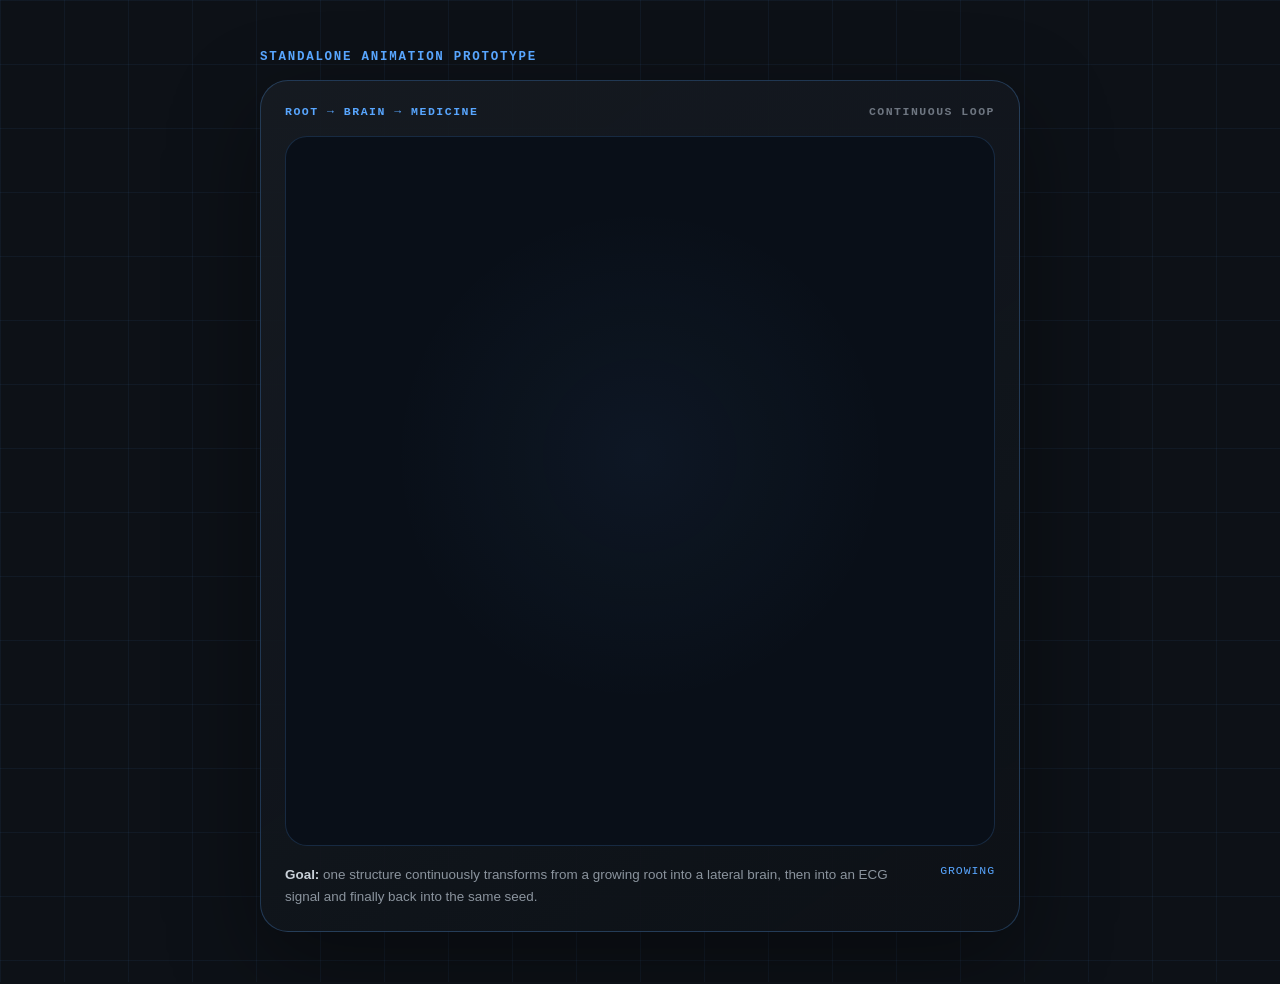
==== animation-test.html @ 845eb0e7 "Add initial animation test HTML structure" ====
<!DOCTYPE html>
<html lang="en">

<head>
    <meta charset="UTF-8">
    <meta name="viewport" content="width=device-width, initial-scale=1.0">

    <title>Animation Test — Luis Fernando Angulo</title>

    <style>

        * {
            box-sizing: border-box;
        }

        html,
        body {
            margin: 0;
            min-height: 100%;
        }

        body {
            min-height: 100vh;

            display: flex;
            align-items: center;
            justify-content: center;

            padding: 50px 20px;

            background-color: #0d1117;

            background-image:
                linear-gradient(
                    rgba(88, 166, 255, 0.06) 1px,
                    transparent 1px
                ),
                linear-gradient(
                    90deg,
                    rgba(88, 166, 255, 0.06) 1px,
                    transparent 1px
                );

            background-size: 64px 64px;

            color: #f0f6fc;

            font-family:
                -apple-system,
                BlinkMacSystemFont,
                "Segoe UI",
                Helvetica,
                Arial,
                sans-serif;
        }


        .test-shell {
            width: min(760px, 94vw);
        }


        .test-label {
            margin: 0 0 16px;

            color: #58a6ff;

            font-family: monospace;

            font-size: 0.78rem;
            font-weight: 700;

            letter-spacing: 0.14em;
            text-transform: uppercase;
        }


        .animation-card {
            width: 100%;

            padding: 24px;

            border: 1px solid rgba(88, 166, 255, 0.25);
            border-radius: 28px;

            background:
                linear-gradient(
                    145deg,
                    rgba(22, 27, 34, 0.97),
                    rgba(13, 17, 23, 0.92)
                );

            box-shadow:
                0 30px 90px rgba(0, 0, 0, 0.38);
        }


        .animation-header {
            display: flex;
            justify-content: space-between;
            align-items: center;

            gap: 20px;

            margin-bottom: 18px;
        }


        .animation-header span {
            font-family: monospace;

            font-size: 0.72rem;
            font-weight: 700;

            letter-spacing: 0.13em;
            text-transform: uppercase;
        }


        .animation-header span:first-child {
            color: #58a6ff;
        }


        .animation-header span:last-child {
            color: #6e7681;
        }


        .canvas-frame {
            position: relative;

            width: 100%;
            aspect-ratio: 1 / 1;

            overflow: hidden;

            border: 1px solid rgba(88, 166, 255, 0.18);
            border-radius: 22px;

            background:
                radial-gradient(
                    circle at 50% 45%,
                    rgba(88, 166, 255, 0.055),
                    transparent 47%
                ),
                #090f18;
        }


        canvas {
            width: 100%;
            height: 100%;

            display: block;
        }


        .animation-footer {
            display: flex;
            justify-content: space-between;

            gap: 20px;

            margin-top: 18px;
        }


        .animation-footer p {
            margin: 0;

            color: #8b949e;

            font-size: 0.84rem;
            line-height: 1.6;
        }


        .animation-footer strong {
            color: #c9d1d9;
        }


        .animation-footer .status {
            flex-shrink: 0;

            color: #58a6ff;

            font-family: monospace;

            font-size: 0.72rem;

            letter-spacing: 0.08em;
        }


        @media (max-width: 600px) {

            .animation-card {
                padding: 16px;
            }

            .animation-header {
                align-items: flex-start;
                flex-direction: column;

                gap: 5px;
            }

            .animation-footer {
                flex-direction: column;
            }

        }

    </style>
</head>


<body>

    <main class="test-shell">

        <p class="test-label">
            Standalone animation prototype
        </p>

        <div class="animation-card">

            <div class="animation-header">

                <span>
                    Root → Brain → Medicine
                </span>

                <span>
                    Continuous Loop
                </span>

            </div>


            <div class="canvas-frame">

                <canvas id="journeyCanvas"></canvas>

            </div>


            <div class="animation-footer">

                <p>
                    <strong>Goal:</strong>
                    one structure continuously transforms from a growing root
                    into a lateral brain, then into an ECG signal and finally
                    back into the same seed.
                </p>

                <span class="status" id="animationStatus">
                    GROWING
                </span>

            </div>

        </div>

    </main>


    <script src="animation-test.js?v=1"></script>

</body>

</html>
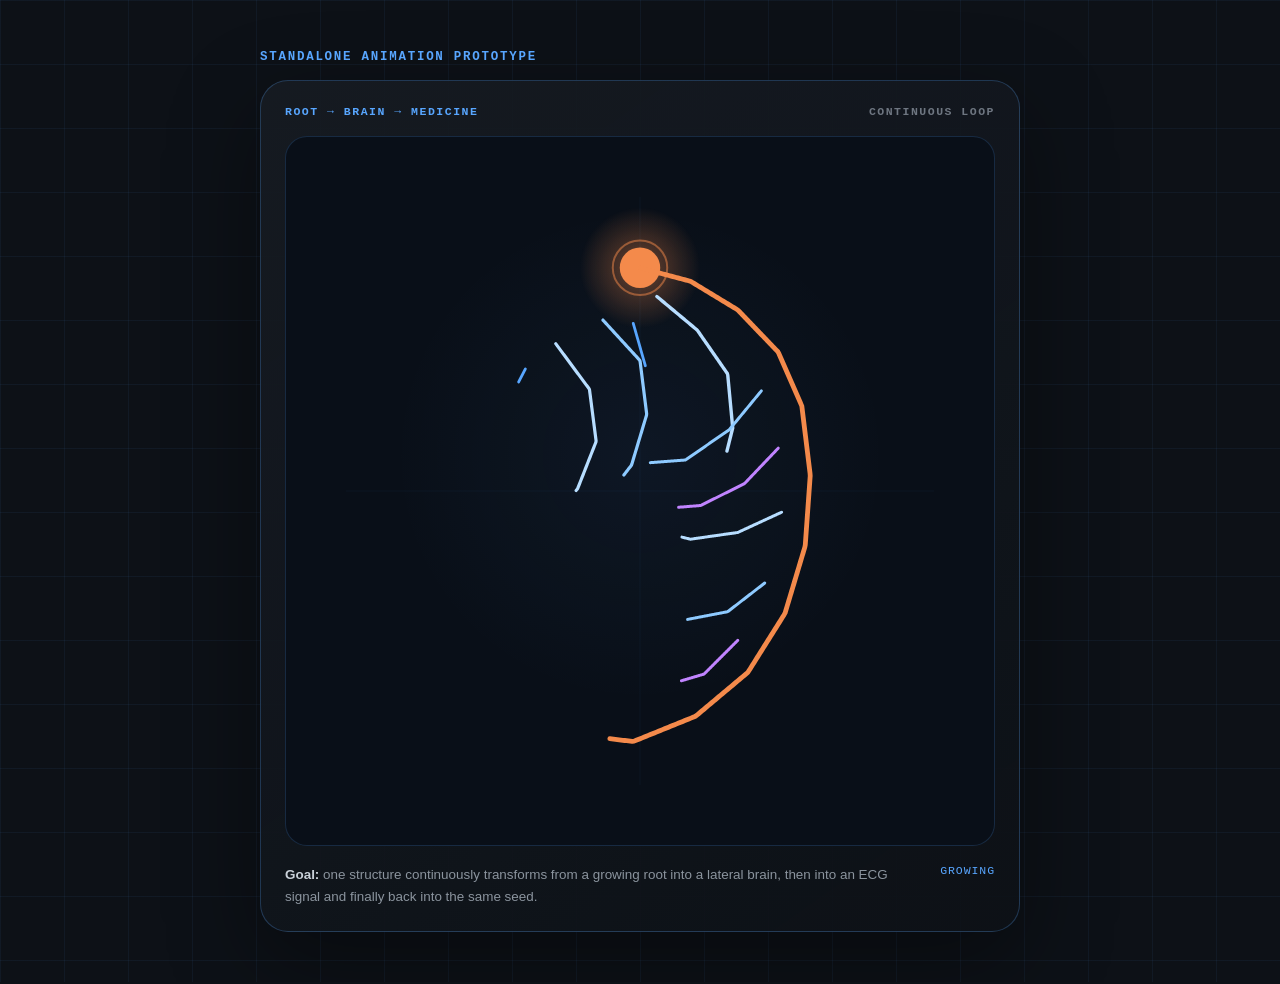
==== commit ecfc591c: "Update script version in animation-test.html" ====
--- a/animation-test.html
+++ b/animation-test.html
@@ -267,7 +267,7 @@
     </main>
 
 
-    <script src="animation-test.js?v=1"></script>
+    <script src="animation-test.js?v=2"></script>
 
 </body>
 
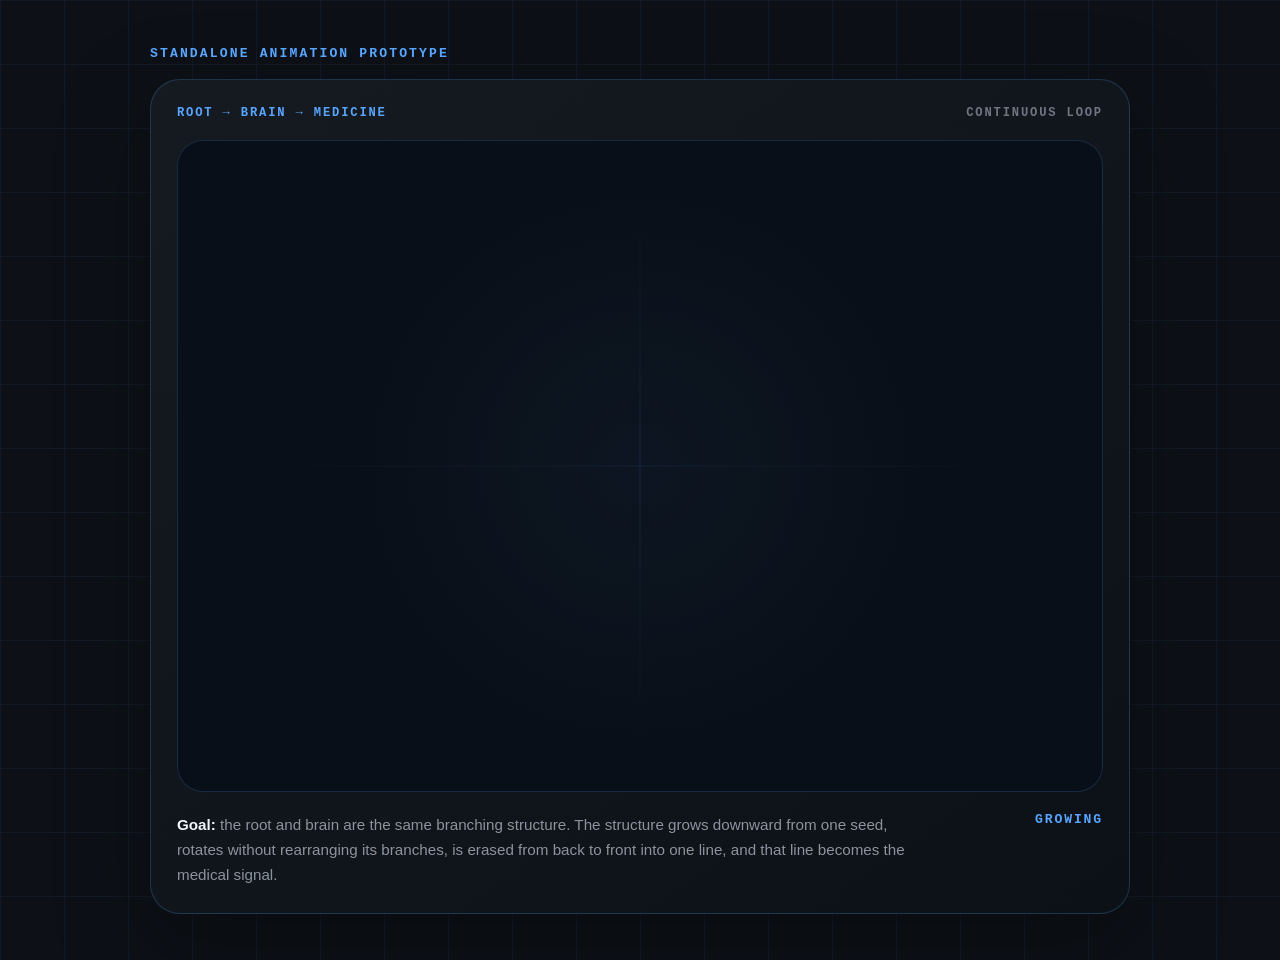
==== commit 45c89abb: "Update animation-test.html with new title and styles" ====
--- a/animation-test.html
+++ b/animation-test.html
@@ -3,30 +3,53 @@
 
 <head>
     <meta charset="UTF-8">
-    <meta name="viewport" content="width=device-width, initial-scale=1.0">
-
-    <title>Animation Test — Luis Fernando Angulo</title>
+
+    <meta
+        name="viewport"
+        content="width=device-width, initial-scale=1.0"
+    >
+
+    <title>
+        Root → Brain → Medicine Animation Test
+    </title>
+
 
     <style>
+
+        /* =========================
+           RESET
+        ========================== */
 
         * {
             box-sizing: border-box;
         }
 
-        html,
-        body {
-            margin: 0;
+
+        html {
             min-height: 100%;
         }
+
 
         body {
             min-height: 100vh;
+
+            margin: 0;
 
             display: flex;
             align-items: center;
             justify-content: center;
 
-            padding: 50px 20px;
+            padding: 46px 22px;
+
+            color: #f0f6fc;
+
+            font-family:
+                -apple-system,
+                BlinkMacSystemFont,
+                "Segoe UI",
+                Helvetica,
+                Arial,
+                sans-serif;
 
             background-color: #0d1117;
 
@@ -42,58 +65,69 @@
                 );
 
             background-size: 64px 64px;
-
-            color: #f0f6fc;
+        }
+
+
+        /* =========================
+           PAGE
+        ========================== */
+
+        .test-page {
+            width: min(980px, 94vw);
+        }
+
+
+        .test-label {
+            margin: 0 0 18px;
+
+            color: #58a6ff;
 
             font-family:
-                -apple-system,
-                BlinkMacSystemFont,
-                "Segoe UI",
-                Helvetica,
-                Arial,
-                sans-serif;
-        }
-
-
-        .test-shell {
-            width: min(760px, 94vw);
-        }
-
-
-        .test-label {
-            margin: 0 0 16px;
-
-            color: #58a6ff;
-
-            font-family: monospace;
-
-            font-size: 0.78rem;
+                "SFMono-Regular",
+                Consolas,
+                "Liberation Mono",
+                monospace;
+
+            font-size: 0.82rem;
             font-weight: 700;
 
-            letter-spacing: 0.14em;
+            letter-spacing: 0.16em;
+
             text-transform: uppercase;
         }
 
+
+        /* =========================
+           CARD
+        ========================== */
 
         .animation-card {
             width: 100%;
 
-            padding: 24px;
-
-            border: 1px solid rgba(88, 166, 255, 0.25);
-            border-radius: 28px;
+            padding: 26px;
+
+            border:
+                1px solid
+                rgba(88, 166, 255, 0.22);
+
+            border-radius: 30px;
 
             background:
                 linear-gradient(
                     145deg,
                     rgba(22, 27, 34, 0.97),
-                    rgba(13, 17, 23, 0.92)
+                    rgba(13, 17, 23, 0.94)
                 );
 
             box-shadow:
-                0 30px 90px rgba(0, 0, 0, 0.38);
-        }
-
+                0 30px 90px
+                rgba(0, 0, 0, 0.34);
+        }
+
+
+        /* =========================
+           HEADER
+        ========================== */
 
         .animation-header {
             display: flex;
@@ -102,17 +136,22 @@
 
             gap: 20px;
 
-            margin-bottom: 18px;
+            margin-bottom: 20px;
         }
 
 
         .animation-header span {
-            font-family: monospace;
-
-            font-size: 0.72rem;
+            font-family:
+                "SFMono-Regular",
+                Consolas,
+                "Liberation Mono",
+                monospace;
+
+            font-size: 0.76rem;
             font-weight: 700;
 
-            letter-spacing: 0.13em;
+            letter-spacing: 0.15em;
+
             text-transform: uppercase;
         }
 
@@ -127,88 +166,192 @@
         }
 
 
-        .canvas-frame {
+        /* =========================
+           CANVAS
+        ========================== */
+
+        .canvas-shell {
             position: relative;
 
             width: 100%;
-            aspect-ratio: 1 / 1;
+
+            min-height: 650px;
 
             overflow: hidden;
 
-            border: 1px solid rgba(88, 166, 255, 0.18);
-            border-radius: 22px;
+            border:
+                1px solid
+                rgba(88, 166, 255, 0.18);
+
+            border-radius: 26px;
 
             background:
                 radial-gradient(
-                    circle at 50% 45%,
-                    rgba(88, 166, 255, 0.055),
-                    transparent 47%
+                    circle at center,
+                    rgba(88, 166, 255, 0.045),
+                    transparent 52%
                 ),
                 #090f18;
         }
 
 
-        canvas {
+        .canvas-shell::before {
+            content: "";
+
+            position: absolute;
+
+            top: 7%;
+            bottom: 7%;
+            left: 50%;
+
+            width: 1px;
+
+            transform:
+                translateX(-50%);
+
+            background:
+                linear-gradient(
+                    transparent,
+                    rgba(88, 166, 255, 0.11),
+                    transparent
+                );
+
+            pointer-events: none;
+        }
+
+
+        .canvas-shell::after {
+            content: "";
+
+            position: absolute;
+
+            top: 50%;
+            left: 6%;
+            right: 6%;
+
+            height: 1px;
+
+            transform:
+                translateY(-50%);
+
+            background:
+                linear-gradient(
+                    90deg,
+                    transparent,
+                    rgba(88, 166, 255, 0.09),
+                    transparent
+                );
+
+            pointer-events: none;
+        }
+
+
+        #rootBrainCanvas {
+            position: relative;
+
+            z-index: 2;
+
+            display: block;
+
             width: 100%;
-            height: 100%;
-
-            display: block;
-        }
-
+            height: 650px;
+        }
+
+
+        /* =========================
+           FOOTER
+        ========================== */
 
         .animation-footer {
             display: flex;
             justify-content: space-between;
-
-            gap: 20px;
-
-            margin-top: 18px;
+            align-items: flex-start;
+
+            gap: 24px;
+
+            margin-top: 20px;
         }
 
 
         .animation-footer p {
+            max-width: 760px;
+
             margin: 0;
 
             color: #8b949e;
 
-            font-size: 0.84rem;
-            line-height: 1.6;
+            font-size: 0.95rem;
+            line-height: 1.65;
         }
 
 
         .animation-footer strong {
-            color: #c9d1d9;
-        }
-
-
-        .animation-footer .status {
+            color: #f0f6fc;
+        }
+
+
+        .animation-status {
             flex-shrink: 0;
 
             color: #58a6ff;
 
-            font-family: monospace;
-
-            font-size: 0.72rem;
-
-            letter-spacing: 0.08em;
-        }
-
-
-        @media (max-width: 600px) {
+            font-family:
+                "SFMono-Regular",
+                Consolas,
+                "Liberation Mono",
+                monospace;
+
+            font-size: 0.82rem;
+            font-weight: 700;
+
+            letter-spacing: 0.14em;
+
+            text-transform: uppercase;
+        }
+
+
+        /* =========================
+           MOBILE
+        ========================== */
+
+        @media (max-width: 720px) {
+
+            body {
+                padding: 24px 12px;
+            }
+
 
             .animation-card {
-                padding: 16px;
-            }
+                padding: 17px;
+
+                border-radius: 24px;
+            }
+
 
             .animation-header {
+                flex-direction: column;
                 align-items: flex-start;
-                flex-direction: column;
-
-                gap: 5px;
-            }
+
+                gap: 7px;
+            }
+
+
+            .canvas-shell {
+                min-height: 510px;
+
+                border-radius: 20px;
+            }
+
+
+            #rootBrainCanvas {
+                height: 510px;
+            }
+
 
             .animation-footer {
                 flex-direction: column;
+
+                gap: 10px;
             }
 
         }
@@ -219,11 +362,12 @@
 
 <body>
 
-    <main class="test-shell">
+    <main class="test-page">
 
         <p class="test-label">
-            Standalone animation prototype
+            Standalone Animation Prototype
         </p>
+
 
         <div class="animation-card">
 
@@ -240,9 +384,9 @@
             </div>
 
 
-            <div class="canvas-frame">
-
-                <canvas id="journeyCanvas"></canvas>
+            <div class="canvas-shell">
+
+                <canvas id="rootBrainCanvas"></canvas>
 
             </div>
 
@@ -251,12 +395,18 @@
 
                 <p>
                     <strong>Goal:</strong>
-                    one structure continuously transforms from a growing root
-                    into a lateral brain, then into an ECG signal and finally
-                    back into the same seed.
+                    the root and brain are the same branching structure.
+                    The structure grows downward from one seed, rotates
+                    without rearranging its branches, is erased from
+                    back to front into one line, and that line becomes
+                    the medical signal.
                 </p>
 
-                <span class="status" id="animationStatus">
+
+                <span
+                    id="animationStatus"
+                    class="animation-status"
+                >
                     GROWING
                 </span>
 
@@ -267,7 +417,7 @@
     </main>
 
 
-    <script src="animation-test.js?v=2"></script>
+    <script src="animation-test.js?v=4"></script>
 
 </body>
 
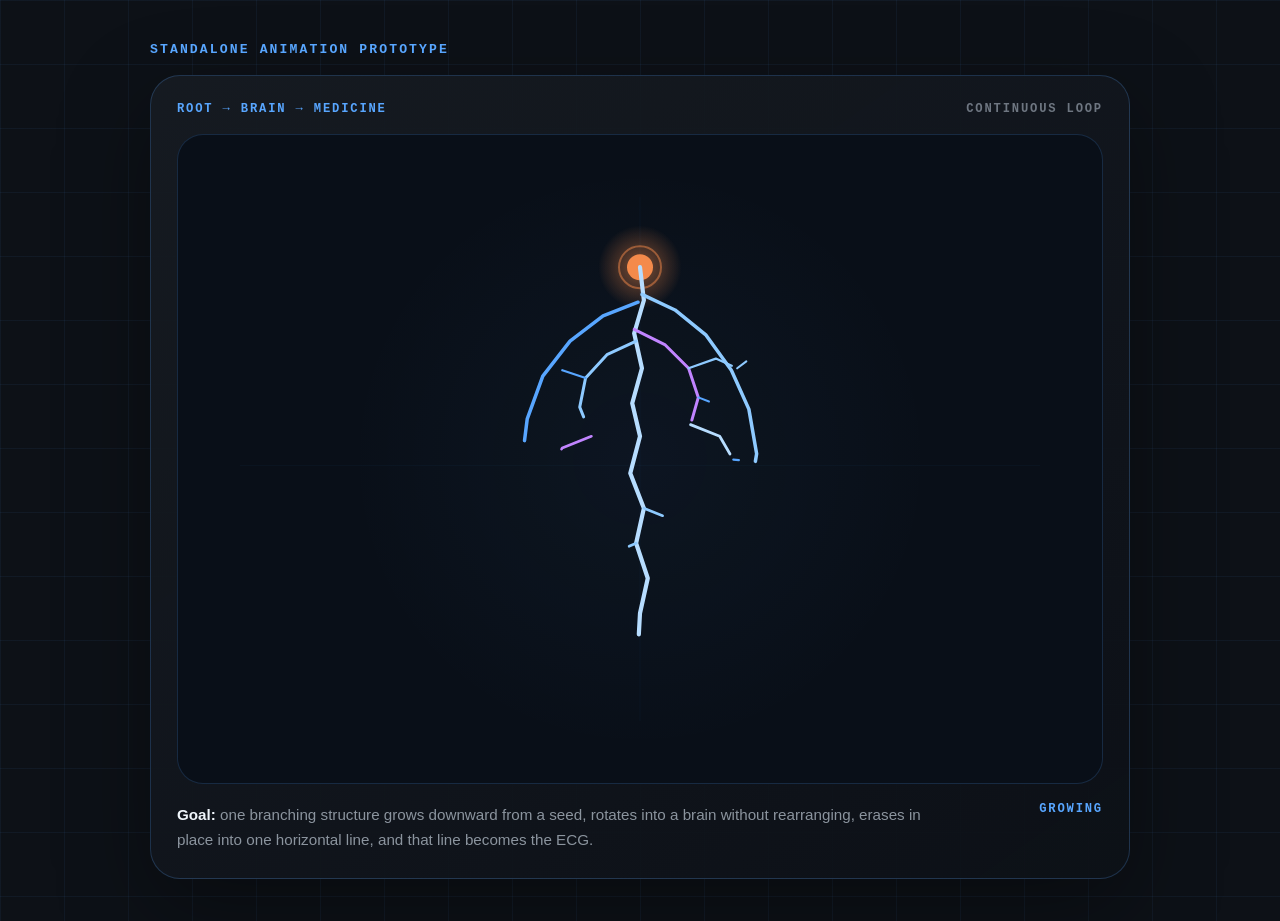
==== commit 69c74fd7: "Update animation-test.html" ====
--- a/animation-test.html
+++ b/animation-test.html
@@ -16,31 +16,28 @@
 
     <style>
 
-        /* =========================
-           RESET
-        ========================== */
-
         * {
             box-sizing: border-box;
         }
 
 
-        html {
+        html,
+        body {
+            margin: 0;
             min-height: 100%;
         }
 
 
         body {
             min-height: 100vh;
-
-            margin: 0;
 
             display: flex;
             align-items: center;
             justify-content: center;
 
-            padding: 46px 22px;
-
+            padding: 42px 20px;
+
+            background: #0d1117;
             color: #f0f6fc;
 
             font-family:
@@ -50,8 +47,6 @@
                 Helvetica,
                 Arial,
                 sans-serif;
-
-            background-color: #0d1117;
 
             background-image:
                 linear-gradient(
@@ -68,10 +63,6 @@
         }
 
 
-        /* =========================
-           PAGE
-        ========================== */
-
         .test-page {
             width: min(980px, 94vw);
         }
@@ -82,11 +73,7 @@
 
             color: #58a6ff;
 
-            font-family:
-                "SFMono-Regular",
-                Consolas,
-                "Liberation Mono",
-                monospace;
+            font-family: monospace;
 
             font-size: 0.82rem;
             font-weight: 700;
@@ -97,13 +84,7 @@
         }
 
 
-        /* =========================
-           CARD
-        ========================== */
-
         .animation-card {
-            width: 100%;
-
             padding: 26px;
 
             border:
@@ -125,27 +106,26 @@
         }
 
 
-        /* =========================
-           HEADER
-        ========================== */
-
-        .animation-header {
+        .animation-header,
+        .animation-footer {
             display: flex;
             justify-content: space-between;
+            align-items: flex-start;
+
+            gap: 20px;
+        }
+
+
+        .animation-header {
             align-items: center;
 
-            gap: 20px;
-
-            margin-bottom: 20px;
+            margin-bottom: 18px;
         }
 
 
-        .animation-header span {
-            font-family:
-                "SFMono-Regular",
-                Consolas,
-                "Liberation Mono",
-                monospace;
+        .animation-header span,
+        .animation-status {
+            font-family: monospace;
 
             font-size: 0.76rem;
             font-weight: 700;
@@ -156,7 +136,8 @@
         }
 
 
-        .animation-header span:first-child {
+        .animation-header span:first-child,
+        .animation-status {
             color: #58a6ff;
         }
 
@@ -166,16 +147,11 @@
         }
 
 
-        /* =========================
-           CANVAS
-        ========================== */
-
         .canvas-shell {
             position: relative;
 
             width: 100%;
-
-            min-height: 650px;
+            height: 650px;
 
             overflow: hidden;
 
@@ -195,88 +171,23 @@
         }
 
 
-        .canvas-shell::before {
-            content: "";
-
-            position: absolute;
-
-            top: 7%;
-            bottom: 7%;
-            left: 50%;
-
-            width: 1px;
-
-            transform:
-                translateX(-50%);
-
-            background:
-                linear-gradient(
-                    transparent,
-                    rgba(88, 166, 255, 0.11),
-                    transparent
-                );
-
-            pointer-events: none;
+        canvas {
+            display: block;
+
+            width: 100%;
+            height: 100%;
         }
 
 
-        .canvas-shell::after {
-            content: "";
-
-            position: absolute;
-
-            top: 50%;
-            left: 6%;
-            right: 6%;
-
-            height: 1px;
-
-            transform:
-                translateY(-50%);
-
-            background:
-                linear-gradient(
-                    90deg,
-                    transparent,
-                    rgba(88, 166, 255, 0.09),
-                    transparent
-                );
-
-            pointer-events: none;
+        .animation-footer {
+            margin-top: 18px;
         }
 
 
-        #rootBrainCanvas {
-            position: relative;
-
-            z-index: 2;
-
-            display: block;
-
-            width: 100%;
-            height: 650px;
-        }
-
-
-        /* =========================
-           FOOTER
-        ========================== */
-
-        .animation-footer {
-            display: flex;
-            justify-content: space-between;
-            align-items: flex-start;
-
-            gap: 24px;
-
-            margin-top: 20px;
-        }
-
-
         .animation-footer p {
+            margin: 0;
+
             max-width: 760px;
-
-            margin: 0;
 
             color: #8b949e;
 
@@ -292,27 +203,8 @@
 
         .animation-status {
             flex-shrink: 0;
-
-            color: #58a6ff;
-
-            font-family:
-                "SFMono-Regular",
-                Consolas,
-                "Liberation Mono",
-                monospace;
-
-            font-size: 0.82rem;
-            font-weight: 700;
-
-            letter-spacing: 0.14em;
-
-            text-transform: uppercase;
         }
 
-
-        /* =========================
-           MOBILE
-        ========================== */
 
         @media (max-width: 720px) {
 
@@ -328,30 +220,17 @@
             }
 
 
-            .animation-header {
+            .animation-header,
+            .animation-footer {
                 flex-direction: column;
                 align-items: flex-start;
-
-                gap: 7px;
             }
 
 
             .canvas-shell {
-                min-height: 510px;
+                height: 510px;
 
                 border-radius: 20px;
-            }
-
-
-            #rootBrainCanvas {
-                height: 510px;
-            }
-
-
-            .animation-footer {
-                flex-direction: column;
-
-                gap: 10px;
             }
 
         }
@@ -395,11 +274,9 @@
 
                 <p>
                     <strong>Goal:</strong>
-                    the root and brain are the same branching structure.
-                    The structure grows downward from one seed, rotates
-                    without rearranging its branches, is erased from
-                    back to front into one line, and that line becomes
-                    the medical signal.
+                    one branching structure grows downward from a seed,
+                    rotates into a brain without rearranging, erases in place
+                    into one horizontal line, and that line becomes the ECG.
                 </p>
 
 
@@ -407,7 +284,7 @@
                     id="animationStatus"
                     class="animation-status"
                 >
-                    GROWING
+                    LOADING
                 </span>
 
             </div>
@@ -417,7 +294,2761 @@
     </main>
 
 
-    <script src="animation-test.js?v=4"></script>
+    <script>
+
+        document.addEventListener(
+            "DOMContentLoaded",
+            () => {
+
+                const canvas =
+                    document.getElementById(
+                        "rootBrainCanvas"
+                    );
+
+
+                const status =
+                    document.getElementById(
+                        "animationStatus"
+                    );
+
+
+                if (
+                    !canvas
+                    ||
+                    !status
+                ) {
+                    return;
+                }
+
+
+                const ctx =
+                    canvas.getContext(
+                        "2d"
+                    );
+
+
+                const C = {
+
+                    orange:
+                        "#f48a4b",
+
+                    blue:
+                        "#58a6ff",
+
+                    light:
+                        "#8ecaff",
+
+                    pale:
+                        "#b7ddff",
+
+                    purple:
+                        "#c184ff",
+
+                    pink:
+                        "#ff83ad",
+
+                    guide:
+                        "rgba(88,166,255,.04)"
+
+                };
+
+
+                let W = 0;
+                let H = 0;
+
+                let DPR =
+                    Math.max(
+                        1,
+                        window.devicePixelRatio || 1
+                    );
+
+
+                function resize() {
+
+                    const r =
+                        canvas.getBoundingClientRect();
+
+
+                    W =
+                        Math.max(
+                            1,
+                            r.width
+                        );
+
+
+                    H =
+                        Math.max(
+                            1,
+                            r.height
+                        );
+
+
+                    DPR =
+                        Math.max(
+                            1,
+                            window.devicePixelRatio || 1
+                        );
+
+
+                    canvas.width =
+                        Math.round(
+                            W * DPR
+                        );
+
+
+                    canvas.height =
+                        Math.round(
+                            H * DPR
+                        );
+
+
+                    ctx.setTransform(
+                        DPR,
+                        0,
+                        0,
+                        DPR,
+                        0,
+                        0
+                    );
+
+                }
+
+
+                resize();
+
+
+                window.addEventListener(
+                    "resize",
+                    resize
+                );
+
+
+                function clamp(
+                    value,
+                    min = 0,
+                    max = 1
+                ) {
+
+                    return Math.max(
+                        min,
+                        Math.min(
+                            max,
+                            value
+                        )
+                    );
+
+                }
+
+
+                function lerp(
+                    a,
+                    b,
+                    t
+                ) {
+
+                    return (
+                        a
+                        +
+                        (
+                            b - a
+                        )
+                        * t
+                    );
+
+                }
+
+
+                function ease(
+                    t
+                ) {
+
+                    t =
+                        clamp(t);
+
+
+                    return (
+                        t < 0.5
+                            ?
+                            4 * t * t * t
+
+                            :
+
+                            1
+                            -
+                            Math.pow(
+                                -2 * t + 2,
+                                3
+                            )
+                            / 2
+                    );
+
+                }
+
+
+                function easeOut(
+                    t
+                ) {
+
+                    t =
+                        clamp(t);
+
+
+                    return (
+                        1
+                        -
+                        Math.pow(
+                            1 - t,
+                            3
+                        )
+                    );
+
+                }
+
+
+                function dist(
+                    a,
+                    b
+                ) {
+
+                    return Math.hypot(
+                        b.x - a.x,
+                        b.y - a.y
+                    );
+
+                }
+
+
+                function stage() {
+
+                    return {
+
+                        cx:
+                            W * 0.5,
+
+                        cy:
+                            H * 0.51,
+
+                        s:
+                            Math.min(
+                                W,
+                                H
+                            )
+                            * 0.30
+
+                    };
+
+                }
+
+
+                function rotate(
+                    point,
+                    angle
+                ) {
+
+                    const cos =
+                        Math.cos(angle);
+
+
+                    const sin =
+                        Math.sin(angle);
+
+
+                    return {
+
+                        x:
+                            point.x * cos
+                            -
+                            point.y * sin,
+
+                        y:
+                            point.x * sin
+                            +
+                            point.y * cos
+
+                    };
+
+                }
+
+
+                function screen(
+                    point,
+                    angle = 0
+                ) {
+
+                    const st =
+                        stage();
+
+
+                    const rotated =
+                        rotate(
+                            point,
+                            angle
+                        );
+
+
+                    return {
+
+                        x:
+                            st.cx
+                            +
+                            rotated.x
+                            * st.s,
+
+                        y:
+                            st.cy
+                            +
+                            rotated.y
+                            * st.s
+
+                    };
+
+                }
+
+
+                function drawGuides() {
+
+                    const st =
+                        stage();
+
+
+                    ctx.save();
+
+
+                    ctx.strokeStyle =
+                        C.guide;
+
+
+                    ctx.lineWidth =
+                        1;
+
+
+                    ctx.beginPath();
+
+
+                    ctx.moveTo(
+                        st.cx,
+                        62
+                    );
+
+
+                    ctx.lineTo(
+                        st.cx,
+                        H - 62
+                    );
+
+
+                    ctx.stroke();
+
+
+                    ctx.beginPath();
+
+
+                    ctx.moveTo(
+                        62,
+                        st.cy
+                    );
+
+
+                    ctx.lineTo(
+                        W - 62,
+                        st.cy
+                    );
+
+
+                    ctx.stroke();
+
+
+                    ctx.restore();
+
+                }
+
+
+                /*
+                    ONE SHARED STRUCTURE.
+
+                    This is authored as a brain.
+
+                    Rotate it +90 degrees
+                    and the same structure
+                    becomes the root.
+                */
+
+
+                const branches = [
+
+                    {
+                        id:
+                            "trunk",
+
+                        color:
+                            C.pale,
+
+                        w:
+                            4.2,
+
+                        gs:
+                            0.00,
+
+                        ge:
+                            0.44,
+
+                        keep:
+                            true,
+
+                        p: [
+
+                            { x: -1.02, y: 0.00 },
+                            { x: -0.85, y: -0.02 },
+                            { x: -0.68, y: 0.03 },
+                            { x: -0.50, y: -0.01 },
+                            { x: -0.32, y: 0.04 },
+                            { x: -0.15, y: 0.00 },
+                            { x: 0.04, y: 0.05 },
+                            { x: 0.22, y: -0.02 },
+                            { x: 0.40, y: 0.02 },
+                            { x: 0.58, y: -0.04 },
+                            { x: 0.76, y: 0.00 },
+                            { x: 0.94, y: 0.01 }
+
+                        ]
+
+                    },
+
+
+                    {
+                        id:
+                            "upperOuter",
+
+                        color:
+                            C.light,
+
+                        w:
+                            3.5,
+
+                        gs:
+                            0.06,
+
+                        ge:
+                            0.78,
+
+                        p: [
+
+                            { x: -0.88, y: -0.01 },
+                            { x: -0.80, y: -0.18 },
+                            { x: -0.67, y: -0.34 },
+                            { x: -0.49, y: -0.47 },
+                            { x: -0.29, y: -0.56 },
+                            { x: -0.06, y: -0.60 },
+                            { x: 0.18, y: -0.56 },
+                            { x: 0.39, y: -0.46 },
+                            { x: 0.58, y: -0.31 },
+                            { x: 0.72, y: -0.13 },
+                            { x: 0.79, y: 0.03 }
+
+                        ]
+
+                    },
+
+
+                    {
+                        id:
+                            "lowerOuter",
+
+                        color:
+                            C.blue,
+
+                        w:
+                            3.5,
+
+                        gs:
+                            0.09,
+
+                        ge:
+                            0.82,
+
+                        p: [
+
+                            { x: -0.84, y: 0.01 },
+                            { x: -0.77, y: 0.19 },
+                            { x: -0.64, y: 0.36 },
+                            { x: -0.46, y: 0.50 },
+                            { x: -0.24, y: 0.58 },
+                            { x: 0.00, y: 0.61 },
+                            { x: 0.23, y: 0.56 },
+                            { x: 0.44, y: 0.46 },
+                            { x: 0.61, y: 0.31 },
+                            { x: 0.73, y: 0.14 },
+                            { x: 0.78, y: 0.02 }
+
+                        ]
+
+                    },
+
+
+                    {
+                        id:
+                            "upperFront",
+
+                        color:
+                            C.purple,
+
+                        w:
+                            3.0,
+
+                        gs:
+                            0.15,
+
+                        ge:
+                            0.56,
+
+                        p: [
+
+                            { x: -0.70, y: 0.03 },
+                            { x: -0.62, y: -0.13 },
+                            { x: -0.50, y: -0.25 },
+                            { x: -0.35, y: -0.30 },
+                            { x: -0.21, y: -0.26 },
+                            { x: -0.10, y: -0.15 },
+                            { x: -0.05, y: -0.03 }
+
+                        ]
+
+                    },
+
+
+                    {
+                        id:
+                            "upperFrontForkA",
+
+                        color:
+                            C.light,
+
+                        w:
+                            2.3,
+
+                        gs:
+                            0.27,
+
+                        ge:
+                            0.52,
+
+                        p: [
+
+                            { x: -0.50, y: -0.25 },
+                            { x: -0.55, y: -0.39 },
+                            { x: -0.50, y: -0.50 },
+                            { x: -0.39, y: -0.54 }
+
+                        ]
+
+                    },
+
+
+                    {
+                        id:
+                            "upperFrontForkB",
+
+                        color:
+                            C.light,
+
+                        w:
+                            2.1,
+
+                        gs:
+                            0.36,
+
+                        ge:
+                            0.58,
+
+                        p: [
+
+                            { x: -0.50, y: -0.50 },
+                            { x: -0.56, y: -0.58 },
+                            { x: -0.50, y: -0.66 }
+
+                        ]
+
+                    },
+
+
+                    {
+                        id:
+                            "upperFrontForkC",
+
+                        color:
+                            C.blue,
+
+                        w:
+                            2.0,
+
+                        gs:
+                            0.37,
+
+                        ge:
+                            0.60,
+
+                        p: [
+
+                            { x: -0.35, y: -0.30 },
+                            { x: -0.30, y: -0.43 },
+                            { x: -0.21, y: -0.49 }
+
+                        ]
+
+                    },
+
+
+                    {
+                        id:
+                            "upperMiddle",
+
+                        color:
+                            C.pale,
+
+                        w:
+                            2.8,
+
+                        gs:
+                            0.24,
+
+                        ge:
+                            0.62,
+
+                        p: [
+
+                            { x: -0.21, y: -0.26 },
+                            { x: -0.15, y: -0.41 },
+                            { x: -0.03, y: -0.48 },
+                            { x: 0.09, y: -0.44 },
+                            { x: 0.16, y: -0.34 }
+
+                        ]
+
+                    },
+
+
+                    {
+                        id:
+                            "upperMiddleForkA",
+
+                        color:
+                            C.blue,
+
+                        w:
+                            2.2,
+
+                        gs:
+                            0.39,
+
+                        ge:
+                            0.66,
+
+                        p: [
+
+                            { x: -0.03, y: -0.48 },
+                            { x: -0.02, y: -0.59 },
+                            { x: 0.07, y: -0.66 }
+
+                        ]
+
+                    },
+
+
+                    {
+                        id:
+                            "upperMiddleForkB",
+
+                        color:
+                            C.light,
+
+                        w:
+                            2.0,
+
+                        gs:
+                            0.43,
+
+                        ge:
+                            0.69,
+
+                        p: [
+
+                            { x: 0.09, y: -0.44 },
+                            { x: 0.19, y: -0.51 },
+                            { x: 0.29, y: -0.49 }
+
+                        ]
+
+                    },
+
+
+                    {
+                        id:
+                            "upperRear",
+
+                        color:
+                            C.light,
+
+                        w:
+                            2.7,
+
+                        gs:
+                            0.36,
+
+                        ge:
+                            0.72,
+
+                        p: [
+
+                            { x: 0.22, y: -0.02 },
+                            { x: 0.28, y: -0.17 },
+                            { x: 0.40, y: -0.29 },
+                            { x: 0.53, y: -0.30 },
+                            { x: 0.63, y: -0.24 }
+
+                        ]
+
+                    },
+
+
+                    {
+                        id:
+                            "upperRearForkA",
+
+                        color:
+                            C.purple,
+
+                        w:
+                            2.2,
+
+                        gs:
+                            0.49,
+
+                        ge:
+                            0.75,
+
+                        p: [
+
+                            { x: 0.40, y: -0.29 },
+                            { x: 0.46, y: -0.42 },
+                            { x: 0.57, y: -0.46 }
+
+                        ]
+
+                    },
+
+
+                    {
+                        id:
+                            "upperRearForkB",
+
+                        color:
+                            C.blue,
+
+                        w:
+                            2.0,
+
+                        gs:
+                            0.52,
+
+                        ge:
+                            0.77,
+
+                        p: [
+
+                            { x: 0.53, y: -0.30 },
+                            { x: 0.63, y: -0.36 },
+                            { x: 0.71, y: -0.32 }
+
+                        ]
+
+                    },
+
+
+                    {
+                        id:
+                            "lowerFront",
+
+                        color:
+                            C.light,
+
+                        w:
+                            3.0,
+
+                        gs:
+                            0.18,
+
+                        ge:
+                            0.60,
+
+                        p: [
+
+                            { x: -0.64, y: 0.02 },
+                            { x: -0.57, y: 0.17 },
+                            { x: -0.45, y: 0.28 },
+                            { x: -0.30, y: 0.31 },
+                            { x: -0.15, y: 0.25 },
+                            { x: -0.03, y: 0.14 },
+                            { x: 0.04, y: 0.05 }
+
+                        ]
+
+                    },
+
+
+                    {
+                        id:
+                            "lowerFrontForkA",
+
+                        color:
+                            C.blue,
+
+                        w:
+                            2.3,
+
+                        gs:
+                            0.33,
+
+                        ge:
+                            0.62,
+
+                        p: [
+
+                            { x: -0.45, y: 0.28 },
+                            { x: -0.50, y: 0.43 },
+                            { x: -0.45, y: 0.53 },
+                            { x: -0.34, y: 0.57 }
+
+                        ]
+
+                    },
+
+
+                    {
+                        id:
+                            "lowerFrontForkB",
+
+                        color:
+                            C.pale,
+
+                        w:
+                            2.0,
+
+                        gs:
+                            0.43,
+
+                        ge:
+                            0.66,
+
+                        p: [
+
+                            { x: -0.45, y: 0.53 },
+                            { x: -0.49, y: 0.63 },
+                            { x: -0.42, y: 0.70 }
+
+                        ]
+
+                    },
+
+
+                    {
+                        id:
+                            "lowerFrontForkC",
+
+                        color:
+                            C.blue,
+
+                        w:
+                            2.0,
+
+                        gs:
+                            0.43,
+
+                        ge:
+                            0.67,
+
+                        p: [
+
+                            { x: -0.30, y: 0.31 },
+                            { x: -0.24, y: 0.43 },
+                            { x: -0.15, y: 0.49 }
+
+                        ]
+
+                    },
+
+
+                    {
+                        id:
+                            "lowerMiddle",
+
+                        color:
+                            C.purple,
+
+                        w:
+                            2.7,
+
+                        gs:
+                            0.32,
+
+                        ge:
+                            0.68,
+
+                        p: [
+
+                            { x: -0.15, y: 0.25 },
+                            { x: -0.09, y: 0.40 },
+                            { x: 0.04, y: 0.48 },
+                            { x: 0.16, y: 0.43 },
+                            { x: 0.24, y: 0.32 }
+
+                        ]
+
+                    },
+
+
+                    {
+                        id:
+                            "lowerMiddleForkA",
+
+                        color:
+                            C.blue,
+
+                        w:
+                            2.1,
+
+                        gs:
+                            0.46,
+
+                        ge:
+                            0.72,
+
+                        p: [
+
+                            { x: 0.04, y: 0.48 },
+                            { x: 0.02, y: 0.60 },
+                            { x: 0.10, y: 0.68 }
+
+                        ]
+
+                    },
+
+
+                    {
+                        id:
+                            "lowerMiddleForkB",
+
+                        color:
+                            C.light,
+
+                        w:
+                            2.0,
+
+                        gs:
+                            0.48,
+
+                        ge:
+                            0.73,
+
+                        p: [
+
+                            { x: 0.16, y: 0.43 },
+                            { x: 0.26, y: 0.50 },
+                            { x: 0.35, y: 0.47 }
+
+                        ]
+
+                    },
+
+
+                    {
+                        id:
+                            "lowerRear",
+
+                        color:
+                            C.light,
+
+                        w:
+                            2.7,
+
+                        gs:
+                            0.40,
+
+                        ge:
+                            0.73,
+
+                        p: [
+
+                            { x: 0.40, y: 0.02 },
+                            { x: 0.46, y: 0.16 },
+                            { x: 0.57, y: 0.27 },
+                            { x: 0.69, y: 0.26 },
+                            { x: 0.76, y: 0.19 }
+
+                        ]
+
+                    },
+
+
+                    {
+                        id:
+                            "lowerRearForkA",
+
+                        color:
+                            C.purple,
+
+                        w:
+                            2.1,
+
+                        gs:
+                            0.53,
+
+                        ge:
+                            0.77,
+
+                        p: [
+
+                            { x: 0.57, y: 0.27 },
+                            { x: 0.62, y: 0.39 },
+                            { x: 0.72, y: 0.44 }
+
+                        ]
+
+                    },
+
+
+                    {
+                        id:
+                            "lowerRearForkB",
+
+                        color:
+                            C.blue,
+
+                        w:
+                            2.0,
+
+                        gs:
+                            0.56,
+
+                        ge:
+                            0.79,
+
+                        p: [
+
+                            { x: 0.69, y: 0.26 },
+                            { x: 0.77, y: 0.32 },
+                            { x: 0.84, y: 0.28 }
+
+                        ]
+
+                    },
+
+
+                    {
+                        id:
+                            "tiny1",
+
+                        color:
+                            C.pale,
+
+                        w:
+                            1.8,
+
+                        gs:
+                            0.51,
+
+                        ge:
+                            0.70,
+
+                        p: [
+
+                            { x: -0.10, y: -0.15 },
+                            { x: -0.02, y: -0.22 },
+                            { x: 0.05, y: -0.20 }
+
+                        ]
+
+                    },
+
+
+                    {
+                        id:
+                            "tiny2",
+
+                        color:
+                            C.blue,
+
+                        w:
+                            1.8,
+
+                        gs:
+                            0.55,
+
+                        ge:
+                            0.73,
+
+                        p: [
+
+                            { x: 0.24, y: 0.32 },
+                            { x: 0.31, y: 0.36 },
+                            { x: 0.38, y: 0.33 }
+
+                        ]
+
+                    },
+
+
+                    {
+                        id:
+                            "tiny3",
+
+                        color:
+                            C.light,
+
+                        w:
+                            1.8,
+
+                        gs:
+                            0.58,
+
+                        ge:
+                            0.75,
+
+                        p: [
+
+                            { x: 0.63, y: -0.24 },
+                            { x: 0.70, y: -0.20 },
+                            { x: 0.76, y: -0.23 }
+
+                        ]
+
+                    },
+
+
+                    {
+                        id:
+                            "tiny4",
+
+                        color:
+                            C.light,
+
+                        w:
+                            1.8,
+
+                        gs:
+                            0.60,
+
+                        ge:
+                            0.77,
+
+                        p: [
+
+                            { x: -0.34, y: 0.57 },
+                            { x: -0.28, y: 0.64 },
+                            { x: -0.21, y: 0.63 }
+
+                        ]
+
+                    }
+
+                ];
+
+
+                function branchEraseStart(
+                    branch
+                ) {
+
+                    if (
+                        branch.keep
+                    ) {
+
+                        return 1;
+
+                    }
+
+
+                    let maxX =
+                        -Infinity;
+
+
+                    for (
+                        const point
+                        of
+                        branch.p
+                    ) {
+
+                        maxX =
+                            Math.max(
+                                maxX,
+                                point.x
+                            );
+
+                    }
+
+
+                    const normalized =
+                        clamp(
+                            (
+                                maxX
+                                +
+                                1.05
+                            )
+                            /
+                            2
+                        );
+
+
+                    return lerp(
+                        0.02,
+                        0.58,
+                        1 - normalized
+                    );
+
+                }
+
+
+                function pathLength(
+                    points
+                ) {
+
+                    let length =
+                        0;
+
+
+                    for (
+                        let i = 1;
+                        i < points.length;
+                        i++
+                    ) {
+
+                        length +=
+                            dist(
+                                points[i - 1],
+                                points[i]
+                            );
+
+                    }
+
+
+                    return length;
+
+                }
+
+
+                function drawPartial(
+                    points,
+                    amount,
+                    angle,
+                    color,
+                    lineWidth,
+                    alpha = 1
+                ) {
+
+                    amount =
+                        clamp(amount);
+
+
+                    if (
+                        amount <= 0
+                        ||
+                        points.length < 2
+                    ) {
+
+                        return;
+
+                    }
+
+
+                    const total =
+                        pathLength(
+                            points
+                        );
+
+
+                    const target =
+                        total
+                        *
+                        amount;
+
+
+                    ctx.save();
+
+
+                    ctx.globalAlpha =
+                        alpha;
+
+
+                    ctx.strokeStyle =
+                        color;
+
+
+                    ctx.lineWidth =
+                        lineWidth;
+
+
+                    ctx.lineCap =
+                        "round";
+
+
+                    ctx.lineJoin =
+                        "round";
+
+
+                    const first =
+                        screen(
+                            points[0],
+                            angle
+                        );
+
+
+                    ctx.beginPath();
+
+
+                    ctx.moveTo(
+                        first.x,
+                        first.y
+                    );
+
+
+                    let walked =
+                        0;
+
+
+                    for (
+                        let i = 1;
+                        i < points.length;
+                        i++
+                    ) {
+
+                        const a =
+                            points[i - 1];
+
+
+                        const b =
+                            points[i];
+
+
+                        const segment =
+                            dist(
+                                a,
+                                b
+                            );
+
+
+                        if (
+                            walked
+                            +
+                            segment
+                            <=
+                            target
+                        ) {
+
+                            const q =
+                                screen(
+                                    b,
+                                    angle
+                                );
+
+
+                            ctx.lineTo(
+                                q.x,
+                                q.y
+                            );
+
+
+                            walked +=
+                                segment;
+
+                        }
+
+                        else {
+
+                            const remaining =
+                                target
+                                -
+                                walked;
+
+
+                            const ratio =
+                                segment <= 0
+                                    ?
+                                    0
+                                    :
+                                    remaining / segment;
+
+
+                            const partial = {
+
+                                x:
+                                    lerp(
+                                        a.x,
+                                        b.x,
+                                        ratio
+                                    ),
+
+                                y:
+                                    lerp(
+                                        a.y,
+                                        b.y,
+                                        ratio
+                                    )
+
+                            };
+
+
+                            const q =
+                                screen(
+                                    partial,
+                                    angle
+                                );
+
+
+                            ctx.lineTo(
+                                q.x,
+                                q.y
+                            );
+
+
+                            break;
+
+                        }
+
+                    }
+
+
+                    ctx.stroke();
+
+
+                    ctx.restore();
+
+                }
+
+
+                const ROOT_ANGLE =
+                    Math.PI / 2;
+
+
+                const SEED = {
+
+                    x:
+                        -1.02,
+
+                    y:
+                        0
+
+                };
+
+
+                function drawSeed(
+                    angle,
+                    alpha = 1,
+                    radius = 13
+                ) {
+
+                    const q =
+                        screen(
+                            SEED,
+                            angle
+                        );
+
+
+                    ctx.save();
+
+
+                    ctx.globalAlpha =
+                        alpha;
+
+
+                    const gradient =
+                        ctx.createRadialGradient(
+                            q.x,
+                            q.y,
+                            0,
+                            q.x,
+                            q.y,
+                            42
+                        );
+
+
+                    gradient.addColorStop(
+                        0,
+                        "rgba(244,138,75,.50)"
+                    );
+
+
+                    gradient.addColorStop(
+                        1,
+                        "rgba(244,138,75,0)"
+                    );
+
+
+                    ctx.fillStyle =
+                        gradient;
+
+
+                    ctx.beginPath();
+
+
+                    ctx.arc(
+                        q.x,
+                        q.y,
+                        42,
+                        0,
+                        Math.PI * 2
+                    );
+
+
+                    ctx.fill();
+
+
+                    ctx.fillStyle =
+                        C.orange;
+
+
+                    ctx.beginPath();
+
+
+                    ctx.arc(
+                        q.x,
+                        q.y,
+                        radius,
+                        0,
+                        Math.PI * 2
+                    );
+
+
+                    ctx.fill();
+
+
+                    ctx.strokeStyle =
+                        "rgba(244,138,75,.50)";
+
+
+                    ctx.lineWidth =
+                        2;
+
+
+                    ctx.beginPath();
+
+
+                    ctx.arc(
+                        q.x,
+                        q.y,
+                        radius + 8,
+                        0,
+                        Math.PI * 2
+                    );
+
+
+                    ctx.stroke();
+
+
+                    ctx.restore();
+
+                }
+
+
+                function drawGrowingRoot(
+                    growth
+                ) {
+
+                    drawSeed(
+                        ROOT_ANGLE,
+                        1
+                    );
+
+
+                    for (
+                        const branch
+                        of
+                        branches
+                    ) {
+
+                        const local =
+                            clamp(
+                                (
+                                    growth
+                                    -
+                                    branch.gs
+                                )
+                                /
+                                Math.max(
+                                    0.001,
+                                    branch.ge
+                                    -
+                                    branch.gs
+                                )
+                            );
+
+
+                        drawPartial(
+                            branch.p,
+                            local,
+                            ROOT_ANGLE,
+                            branch.color,
+                            branch.w,
+                            1
+                        );
+
+                    }
+
+                }
+
+
+                function drawComplete(
+                    angle,
+                    alpha = 1
+                ) {
+
+                    for (
+                        const branch
+                        of
+                        branches
+                    ) {
+
+                        drawPartial(
+                            branch.p,
+                            1,
+                            angle,
+                            branch.color,
+                            branch.w,
+                            alpha
+                        );
+
+                    }
+
+                }
+
+
+                function drawErasingBrain(
+                    erase
+                ) {
+
+                    for (
+                        const branch
+                        of
+                        branches
+                    ) {
+
+                        if (
+                            branch.keep
+                        ) {
+
+                            continue;
+
+                        }
+
+
+                        const start =
+                            branchEraseStart(
+                                branch
+                            );
+
+
+                        const local =
+                            clamp(
+                                (
+                                    erase
+                                    -
+                                    start
+                                )
+                                /
+                                0.34
+                            );
+
+
+                        const visible =
+                            1
+                            -
+                            easeOut(
+                                local
+                            );
+
+
+                        if (
+                            visible > 0.002
+                        ) {
+
+                            drawPartial(
+                                branch.p,
+                                visible,
+                                0,
+                                branch.color,
+                                branch.w,
+                                Math.min(
+                                    1,
+                                    visible * 1.4
+                                )
+                            );
+
+                        }
+
+                    }
+
+
+                    const trunk =
+                        branches[0];
+
+
+                    drawPartial(
+                        trunk.p,
+                        1,
+                        0,
+                        C.pale,
+                        4.2,
+                        1
+                    );
+
+                }
+
+
+                function drawStraighteningLine(
+                    progress
+                ) {
+
+                    const trunk =
+                        branches[0].p;
+
+
+                    drawPartial(
+                        trunk,
+                        1,
+                        0,
+                        C.pale,
+                        4.2,
+                        1 - progress
+                    );
+
+
+                    const a =
+                        screen(
+                            {
+                                x:
+                                    -1.02,
+
+                                y:
+                                    0
+                            },
+                            0
+                        );
+
+
+                    const b =
+                        screen(
+                            {
+                                x:
+                                    0.94,
+
+                                y:
+                                    0
+                            },
+                            0
+                        );
+
+
+                    ctx.save();
+
+
+                    ctx.strokeStyle =
+                        C.pale;
+
+
+                    ctx.lineWidth =
+                        4.2;
+
+
+                    ctx.lineCap =
+                        "round";
+
+
+                    ctx.beginPath();
+
+
+                    ctx.moveTo(
+                        a.x,
+                        a.y
+                    );
+
+
+                    ctx.lineTo(
+                        lerp(
+                            a.x,
+                            b.x,
+                            progress
+                        ),
+
+                        lerp(
+                            a.y,
+                            b.y,
+                            progress
+                        )
+                    );
+
+
+                    ctx.stroke();
+
+
+                    ctx.restore();
+
+                }
+
+
+                function drawScreenPath(
+                    points,
+                    progress,
+                    color,
+                    lineWidth,
+                    alpha = 1
+                ) {
+
+                    progress =
+                        clamp(progress);
+
+
+                    if (
+                        progress <= 0
+                    ) {
+
+                        return;
+
+                    }
+
+
+                    let total =
+                        0;
+
+
+                    for (
+                        let i = 1;
+                        i < points.length;
+                        i++
+                    ) {
+
+                        total +=
+                            dist(
+                                points[i - 1],
+                                points[i]
+                            );
+
+                    }
+
+
+                    const target =
+                        total
+                        *
+                        progress;
+
+
+                    let walked =
+                        0;
+
+
+                    ctx.save();
+
+
+                    ctx.globalAlpha =
+                        alpha;
+
+
+                    ctx.strokeStyle =
+                        color;
+
+
+                    ctx.lineWidth =
+                        lineWidth;
+
+
+                    ctx.lineCap =
+                        "round";
+
+
+                    ctx.lineJoin =
+                        "round";
+
+
+                    ctx.beginPath();
+
+
+                    ctx.moveTo(
+                        points[0].x,
+                        points[0].y
+                    );
+
+
+                    for (
+                        let i = 1;
+                        i < points.length;
+                        i++
+                    ) {
+
+                        const a =
+                            points[i - 1];
+
+
+                        const b =
+                            points[i];
+
+
+                        const segment =
+                            dist(
+                                a,
+                                b
+                            );
+
+
+                        if (
+                            walked
+                            +
+                            segment
+                            <=
+                            target
+                        ) {
+
+                            ctx.lineTo(
+                                b.x,
+                                b.y
+                            );
+
+
+                            walked +=
+                                segment;
+
+                        }
+
+                        else {
+
+                            const ratio =
+                                segment <= 0
+                                    ?
+                                    0
+                                    :
+                                    (
+                                        target
+                                        -
+                                        walked
+                                    )
+                                    /
+                                    segment;
+
+
+                            ctx.lineTo(
+                                lerp(
+                                    a.x,
+                                    b.x,
+                                    ratio
+                                ),
+
+                                lerp(
+                                    a.y,
+                                    b.y,
+                                    ratio
+                                )
+                            );
+
+
+                            break;
+
+                        }
+
+                    }
+
+
+                    ctx.stroke();
+
+
+                    ctx.restore();
+
+                }
+
+
+                function heartPoints(
+                    cx,
+                    cy,
+                    size
+                ) {
+
+                    const output =
+                        [];
+
+
+                    for (
+                        let i = 0;
+                        i <= 100;
+                        i++
+                    ) {
+
+                        const t =
+                            i
+                            /
+                            100
+                            *
+                            Math.PI
+                            *
+                            2;
+
+
+                        const x =
+                            16
+                            *
+                            Math.pow(
+                                Math.sin(t),
+                                3
+                            );
+
+
+                        const y =
+                            -(
+                                13
+                                *
+                                Math.cos(t)
+
+                                -
+
+                                5
+                                *
+                                Math.cos(
+                                    2 * t
+                                )
+
+                                -
+
+                                2
+                                *
+                                Math.cos(
+                                    3 * t
+                                )
+
+                                -
+
+                                Math.cos(
+                                    4 * t
+                                )
+                            );
+
+
+                        output.push({
+
+                            x:
+                                cx
+                                +
+                                x
+                                *
+                                size
+                                /
+                                18,
+
+                            y:
+                                cy
+                                +
+                                y
+                                *
+                                size
+                                /
+                                18
+
+                        });
+
+                    }
+
+
+                    return output;
+
+                }
+
+
+                function drawECG(
+                    progress
+                ) {
+
+                    const st =
+                        stage();
+
+
+                    const y =
+                        st.cy;
+
+
+                    const s =
+                        st.s;
+
+
+                    const x0 =
+                        st.cx
+                        -
+                        1.02
+                        *
+                        s;
+
+
+                    const points = [
+
+                        {
+                            x:
+                                x0,
+
+                            y
+                        },
+
+                        {
+                            x:
+                                st.cx
+                                -
+                                0.56 * s,
+
+                            y
+                        },
+
+                        {
+                            x:
+                                st.cx
+                                -
+                                0.32 * s,
+
+                            y
+                        },
+
+                        {
+                            x:
+                                st.cx
+                                -
+                                0.15 * s,
+
+                            y
+                        },
+
+                        {
+                            x:
+                                st.cx
+                                -
+                                0.08 * s,
+
+                            y:
+                                y
+                                -
+                                0.12 * s
+                        },
+
+                        {
+                            x:
+                                st.cx
+                                -
+                                0.01 * s,
+
+                            y:
+                                y
+                                +
+                                0.19 * s
+                        },
+
+                        {
+                            x:
+                                st.cx
+                                +
+                                0.07 * s,
+
+                            y:
+                                y
+                                -
+                                0.34 * s
+                        },
+
+                        {
+                            x:
+                                st.cx
+                                +
+                                0.17 * s,
+
+                            y:
+                                y
+                                +
+                                0.22 * s
+                        },
+
+                        {
+                            x:
+                                st.cx
+                                +
+                                0.30 * s,
+
+                            y
+                        },
+
+                        {
+                            x:
+                                st.cx
+                                +
+                                0.55 * s,
+
+                            y
+                        },
+
+                        {
+                            x:
+                                st.cx
+                                +
+                                0.78 * s,
+
+                            y
+                        }
+
+                    ];
+
+
+                    drawScreenPath(
+                        points,
+                        clamp(
+                            progress
+                            /
+                            0.68
+                        ),
+                        C.pale,
+                        4.3
+                    );
+
+
+                    if (
+                        progress > 0.50
+                    ) {
+
+                        const heartProgress =
+                            clamp(
+                                (
+                                    progress
+                                    -
+                                    0.50
+                                )
+                                /
+                                0.34
+                            );
+
+
+                        const heart =
+                            heartPoints(
+                                st.cx
+                                +
+                                0.82 * s,
+
+                                y - 2,
+
+                                0.18 * s
+                            );
+
+
+                        drawScreenPath(
+                            heart,
+                            heartProgress,
+                            C.pink,
+                            3.8
+                        );
+
+
+                        if (
+                            heartProgress > 0.97
+                        ) {
+
+                            const beat =
+                                (
+                                    Math.sin(
+                                        performance.now()
+                                        *
+                                        0.018
+                                    )
+                                    +
+                                    1
+                                )
+                                /
+                                2;
+
+
+                            ctx.save();
+
+
+                            ctx.shadowColor =
+                                C.pink;
+
+
+                            ctx.shadowBlur =
+                                8
+                                +
+                                beat
+                                *
+                                12;
+
+
+                            drawScreenPath(
+                                heart,
+                                1,
+                                C.pink,
+                                3.8,
+                                0.78
+                                +
+                                beat
+                                *
+                                0.22
+                            );
+
+
+                            ctx.restore();
+
+                        }
+
+                    }
+
+                }
+
+
+                function drawRetractToSeed(
+                    progress
+                ) {
+
+                    const st =
+                        stage();
+
+
+                    const y =
+                        st.cy;
+
+
+                    const s =
+                        st.s;
+
+
+                    const left =
+                        st.cx
+                        -
+                        1.02
+                        *
+                        s;
+
+
+                    const right =
+                        lerp(
+                            st.cx
+                            +
+                            0.78
+                            *
+                            s,
+
+                            left,
+
+                            ease(
+                                progress
+                            )
+                        );
+
+
+                    ctx.save();
+
+
+                    ctx.strokeStyle =
+                        C.pale;
+
+
+                    ctx.lineWidth =
+                        4.2;
+
+
+                    ctx.lineCap =
+                        "round";
+
+
+                    ctx.beginPath();
+
+
+                    ctx.moveTo(
+                        left,
+                        y
+                    );
+
+
+                    ctx.lineTo(
+                        right,
+                        y
+                    );
+
+
+                    ctx.stroke();
+
+
+                    ctx.restore();
+
+
+                    if (
+                        progress > 0.42
+                    ) {
+
+                        const alpha =
+                            clamp(
+                                (
+                                    progress
+                                    -
+                                    0.42
+                                )
+                                /
+                                0.58
+                            );
+
+
+                        ctx.save();
+
+
+                        ctx.globalAlpha =
+                            alpha;
+
+
+                        const gradient =
+                            ctx.createRadialGradient(
+                                left,
+                                y,
+                                0,
+                                left,
+                                y,
+                                38
+                            );
+
+
+                        gradient.addColorStop(
+                            0,
+                            "rgba(244,138,75,.45)"
+                        );
+
+
+                        gradient.addColorStop(
+                            1,
+                            "rgba(244,138,75,0)"
+                        );
+
+
+                        ctx.fillStyle =
+                            gradient;
+
+
+                        ctx.beginPath();
+
+
+                        ctx.arc(
+                            left,
+                            y,
+                            38,
+                            0,
+                            Math.PI * 2
+                        );
+
+
+                        ctx.fill();
+
+
+                        ctx.fillStyle =
+                            C.orange;
+
+
+                        ctx.beginPath();
+
+
+                        ctx.arc(
+                            left,
+                            y,
+                            12,
+                            0,
+                            Math.PI * 2
+                        );
+
+
+                        ctx.fill();
+
+
+                        ctx.restore();
+
+                    }
+
+                }
+
+
+                function drawSeedResetRotation(
+                    progress
+                ) {
+
+                    const angle =
+                        lerp(
+                            0,
+                            ROOT_ANGLE,
+                            ease(
+                                progress
+                            )
+                        );
+
+
+                    drawSeed(
+                        angle,
+                        1,
+                        12
+                    );
+
+                }
+
+
+                const DURATION =
+                    22000;
+
+
+                const start =
+                    performance.now();
+
+
+                function frame(
+                    now
+                ) {
+
+                    ctx.clearRect(
+                        0,
+                        0,
+                        W,
+                        H
+                    );
+
+
+                    drawGuides();
+
+
+                    const t =
+                        (
+                            (
+                                now
+                                -
+                                start
+                            )
+                            %
+                            DURATION
+                        )
+                        /
+                        DURATION;
+
+
+                    if (
+                        t < 0.34
+                    ) {
+
+                        status.textContent =
+                            "GROWING";
+
+
+                        drawGrowingRoot(
+                            easeOut(
+                                t
+                                /
+                                0.34
+                            )
+                        );
+
+                    }
+
+
+                    else if (
+                        t < 0.41
+                    ) {
+
+                        status.textContent =
+                            "ROOT";
+
+
+                        drawGrowingRoot(
+                            1
+                        );
+
+                    }
+
+
+                    else if (
+                        t < 0.52
+                    ) {
+
+                        status.textContent =
+                            "ROTATING";
+
+
+                        const progress =
+                            ease(
+                                (
+                                    t
+                                    -
+                                    0.41
+                                )
+                                /
+                                0.11
+                            );
+
+
+                        const angle =
+                            lerp(
+                                ROOT_ANGLE,
+                                0,
+                                progress
+                            );
+
+
+                        drawComplete(
+                            angle,
+                            1
+                        );
+
+
+                        drawSeed(
+                            angle,
+                            1
+                            -
+                            progress
+                            *
+                            0.88
+                        );
+
+                    }
+
+
+                    else if (
+                        t < 0.61
+                    ) {
+
+                        status.textContent =
+                            "BRAIN";
+
+
+                        drawComplete(
+                            0,
+                            1
+                        );
+
+                    }
+
+
+                    else if (
+                        t < 0.75
+                    ) {
+
+                        status.textContent =
+                            "ERASING";
+
+
+                        drawErasingBrain(
+                            ease(
+                                (
+                                    t
+                                    -
+                                    0.61
+                                )
+                                /
+                                0.14
+                            )
+                        );
+
+                    }
+
+
+                    else if (
+                        t < 0.79
+                    ) {
+
+                        status.textContent =
+                            "LINE";
+
+
+                        drawStraighteningLine(
+                            ease(
+                                (
+                                    t
+                                    -
+                                    0.75
+                                )
+                                /
+                                0.04
+                            )
+                        );
+
+                    }
+
+
+                    else if (
+                        t < 0.91
+                    ) {
+
+                        status.textContent =
+                            "PULSE";
+
+
+                        drawECG(
+                            easeOut(
+                                (
+                                    t
+                                    -
+                                    0.79
+                                )
+                                /
+                                0.12
+                            )
+                        );
+
+                    }
+
+
+                    else if (
+                        t < 0.97
+                    ) {
+
+                        status.textContent =
+                            "RENEW";
+
+
+                        drawRetractToSeed(
+                            ease(
+                                (
+                                    t
+                                    -
+                                    0.91
+                                )
+                                /
+                                0.06
+                            )
+                        );
+
+                    }
+
+
+                    else {
+
+                        status.textContent =
+                            "RESET";
+
+
+                        drawSeedResetRotation(
+                            (
+                                t
+                                -
+                                0.97
+                            )
+                            /
+                            0.03
+                        );
+
+                    }
+
+
+                    requestAnimationFrame(
+                        frame
+                    );
+
+                }
+
+
+                status.textContent =
+                    "GROWING";
+
+
+                requestAnimationFrame(
+                    frame
+                );
+
+            }
+        );
+
+    </script>
 
 </body>
 
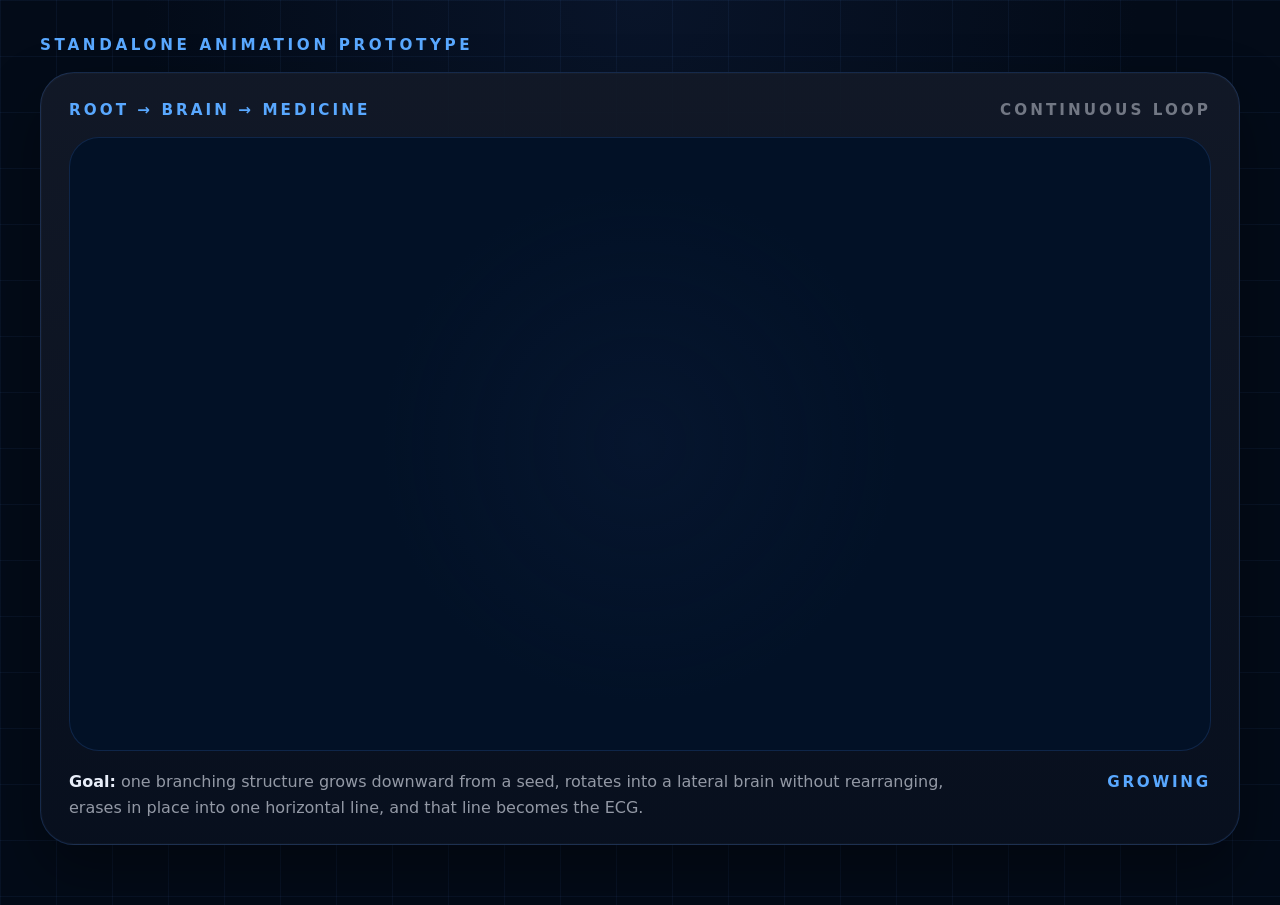
==== commit b5ff871b: "Update print statement from 'Hello' to 'Goodbye'" ====
--- a/animation-test.html
+++ b/animation-test.html
@@ -1,3055 +1,195 @@
 <!DOCTYPE html>
 <html lang="en">
+<head>
+  <meta charset="UTF-8" />
+  <meta
+    name="viewport"
+    content="width=device-width, initial-scale=1.0"
+  />
+  <title>Animation Test — Root → Brain → Medicine</title>
 
-<head>
-    <meta charset="UTF-8">
+  <style>
+    :root {
+      --bg: #030b18;
+      --panel: rgba(10, 18, 33, 0.9);
+      --panel-border: rgba(75, 132, 230, 0.22);
+      --grid: rgba(88, 160, 255, 0.08);
+      --text: #e8eef9;
+      --muted: rgba(232, 238, 249, 0.62);
+      --accent: #59a8ff;
+      --accent-soft: rgba(89, 168, 255, 0.18);
+    }
 
-    <meta
-        name="viewport"
-        content="width=device-width, initial-scale=1.0"
-    >
+    * {
+      box-sizing: border-box;
+    }
 
-    <title>
-        Root → Brain → Medicine Animation Test
-    </title>
+    html,
+    body {
+      margin: 0;
+      min-height: 100%;
+      font-family: Inter, system-ui, -apple-system, BlinkMacSystemFont, "Segoe UI",
+        sans-serif;
+      color: var(--text);
+      background:
+        linear-gradient(rgba(88, 160, 255, 0.06) 1px, transparent 1px),
+        linear-gradient(90deg, rgba(88, 160, 255, 0.06) 1px, transparent 1px),
+        radial-gradient(circle at top, rgba(19, 37, 74, 0.35), transparent 45%),
+        var(--bg);
+      background-size: 56px 56px, 56px 56px, auto, auto;
+    }
 
+    body {
+      padding: 36px 24px 60px;
+    }
 
-    <style>
+    .wrap {
+      max-width: 1200px;
+      margin: 0 auto;
+    }
 
-        * {
-            box-sizing: border-box;
-        }
+    .eyebrow {
+      margin: 0 0 18px;
+      color: var(--accent);
+      font-size: 0.95rem;
+      letter-spacing: 0.24em;
+      text-transform: uppercase;
+      font-weight: 700;
+    }
 
+    .panel {
+      background: linear-gradient(
+        180deg,
+        rgba(18, 25, 39, 0.96) 0%,
+        rgba(8, 16, 30, 0.96) 100%
+      );
+      border: 1px solid var(--panel-border);
+      border-radius: 34px;
+      padding: 28px 28px 22px;
+      box-shadow:
+        0 0 0 1px rgba(255, 255, 255, 0.02) inset,
+        0 28px 60px rgba(0, 0, 0, 0.35);
+    }
 
-        html,
-        body {
-            margin: 0;
-            min-height: 100%;
-        }
+    .panel-head {
+      display: flex;
+      justify-content: space-between;
+      gap: 18px;
+      align-items: center;
+      margin-bottom: 18px;
+      color: var(--accent);
+      font-size: 0.95rem;
+      letter-spacing: 0.2em;
+      text-transform: uppercase;
+      font-weight: 700;
+    }
 
+    .panel-head .loop {
+      color: rgba(232, 238, 249, 0.45);
+    }
 
-        body {
-            min-height: 100vh;
+    .canvas-shell {
+      border: 1px solid rgba(75, 132, 230, 0.18);
+      border-radius: 30px;
+      background:
+        radial-gradient(circle at center, rgba(16, 34, 70, 0.25), transparent 40%),
+        #021126;
+      overflow: hidden;
+      position: relative;
+    }
 
-            display: flex;
-            align-items: center;
-            justify-content: center;
+    canvas {
+      display: block;
+      width: 100%;
+      height: min(68vh, 780px);
+    }
 
-            padding: 42px 20px;
+    .panel-foot {
+      margin-top: 18px;
+      display: flex;
+      justify-content: space-between;
+      gap: 20px;
+      align-items: flex-start;
+    }
 
-            background: #0d1117;
-            color: #f0f6fc;
+    .goal {
+      margin: 0;
+      max-width: 900px;
+      font-size: 1rem;
+      line-height: 1.65;
+      color: var(--muted);
+    }
 
-            font-family:
-                -apple-system,
-                BlinkMacSystemFont,
-                "Segoe UI",
-                Helvetica,
-                Arial,
-                sans-serif;
+    .goal strong {
+      color: var(--text);
+      font-weight: 800;
+    }
 
-            background-image:
-                linear-gradient(
-                    rgba(88, 166, 255, 0.06) 1px,
-                    transparent 1px
-                ),
-                linear-gradient(
-                    90deg,
-                    rgba(88, 166, 255, 0.06) 1px,
-                    transparent 1px
-                );
+    .phase {
+      color: var(--accent);
+      letter-spacing: 0.18em;
+      text-transform: uppercase;
+      font-weight: 800;
+      font-size: 0.95rem;
+      min-width: 110px;
+      text-align: right;
+      padding-top: 4px;
+    }
 
-            background-size: 64px 64px;
-        }
+    @media (max-width: 900px) {
+      body {
+        padding: 22px 12px 32px;
+      }
 
+      .panel {
+        padding: 18px 18px 18px;
+        border-radius: 24px;
+      }
 
-        .test-page {
-            width: min(980px, 94vw);
-        }
+      .canvas-shell {
+        border-radius: 20px;
+      }
 
+      canvas {
+        height: 520px;
+      }
 
-        .test-label {
-            margin: 0 0 18px;
+      .panel-foot {
+        flex-direction: column;
+      }
 
-            color: #58a6ff;
+      .phase {
+        text-align: left;
+      }
+    }
+  </style>
+</head>
+<body>
+  <main class="wrap">
+    <p class="eyebrow">Standalone animation prototype</p>
 
-            font-family: monospace;
+    <section class="panel">
+      <div class="panel-head">
+        <span>Root → Brain → Medicine</span>
+        <span class="loop">Continuous loop</span>
+      </div>
 
-            font-size: 0.82rem;
-            font-weight: 700;
+      <div class="canvas-shell">
+        <canvas id="conceptCanvas"></canvas>
+      </div>
 
-            letter-spacing: 0.16em;
-
-            text-transform: uppercase;
-        }
-
-
-        .animation-card {
-            padding: 26px;
-
-            border:
-                1px solid
-                rgba(88, 166, 255, 0.22);
-
-            border-radius: 30px;
-
-            background:
-                linear-gradient(
-                    145deg,
-                    rgba(22, 27, 34, 0.97),
-                    rgba(13, 17, 23, 0.94)
-                );
-
-            box-shadow:
-                0 30px 90px
-                rgba(0, 0, 0, 0.34);
-        }
-
-
-        .animation-header,
-        .animation-footer {
-            display: flex;
-            justify-content: space-between;
-            align-items: flex-start;
-
-            gap: 20px;
-        }
-
-
-        .animation-header {
-            align-items: center;
-
-            margin-bottom: 18px;
-        }
-
-
-        .animation-header span,
-        .animation-status {
-            font-family: monospace;
-
-            font-size: 0.76rem;
-            font-weight: 700;
-
-            letter-spacing: 0.15em;
-
-            text-transform: uppercase;
-        }
-
-
-        .animation-header span:first-child,
-        .animation-status {
-            color: #58a6ff;
-        }
-
-
-        .animation-header span:last-child {
-            color: #6e7681;
-        }
-
-
-        .canvas-shell {
-            position: relative;
-
-            width: 100%;
-            height: 650px;
-
-            overflow: hidden;
-
-            border:
-                1px solid
-                rgba(88, 166, 255, 0.18);
-
-            border-radius: 26px;
-
-            background:
-                radial-gradient(
-                    circle at center,
-                    rgba(88, 166, 255, 0.045),
-                    transparent 52%
-                ),
-                #090f18;
-        }
-
-
-        canvas {
-            display: block;
-
-            width: 100%;
-            height: 100%;
-        }
-
-
-        .animation-footer {
-            margin-top: 18px;
-        }
-
-
-        .animation-footer p {
-            margin: 0;
-
-            max-width: 760px;
-
-            color: #8b949e;
-
-            font-size: 0.95rem;
-            line-height: 1.65;
-        }
-
-
-        .animation-footer strong {
-            color: #f0f6fc;
-        }
-
-
-        .animation-status {
-            flex-shrink: 0;
-        }
-
-
-        @media (max-width: 720px) {
-
-            body {
-                padding: 24px 12px;
-            }
-
-
-            .animation-card {
-                padding: 17px;
-
-                border-radius: 24px;
-            }
-
-
-            .animation-header,
-            .animation-footer {
-                flex-direction: column;
-                align-items: flex-start;
-            }
-
-
-            .canvas-shell {
-                height: 510px;
-
-                border-radius: 20px;
-            }
-
-        }
-
-    </style>
-</head>
-
-
-<body>
-
-    <main class="test-page">
-
-        <p class="test-label">
-            Standalone Animation Prototype
+      <div class="panel-foot">
+        <p class="goal">
+          <strong>Goal:</strong> one branching structure grows downward from a seed,
+          rotates into a lateral brain without rearranging, erases in place into one
+          horizontal line, and that line becomes the ECG.
         </p>
 
+        <div id="phaseLabel" class="phase">Growing</div>
+      </div>
+    </section>
+  </main>
 
-        <div class="animation-card">
-
-            <div class="animation-header">
-
-                <span>
-                    Root → Brain → Medicine
-                </span>
-
-                <span>
-                    Continuous Loop
-                </span>
-
-            </div>
-
-
-            <div class="canvas-shell">
-
-                <canvas id="rootBrainCanvas"></canvas>
-
-            </div>
-
-
-            <div class="animation-footer">
-
-                <p>
-                    <strong>Goal:</strong>
-                    one branching structure grows downward from a seed,
-                    rotates into a brain without rearranging, erases in place
-                    into one horizontal line, and that line becomes the ECG.
-                </p>
-
-
-                <span
-                    id="animationStatus"
-                    class="animation-status"
-                >
-                    LOADING
-                </span>
-
-            </div>
-
-        </div>
-
-    </main>
-
-
-    <script>
-
-        document.addEventListener(
-            "DOMContentLoaded",
-            () => {
-
-                const canvas =
-                    document.getElementById(
-                        "rootBrainCanvas"
-                    );
-
-
-                const status =
-                    document.getElementById(
-                        "animationStatus"
-                    );
-
-
-                if (
-                    !canvas
-                    ||
-                    !status
-                ) {
-                    return;
-                }
-
-
-                const ctx =
-                    canvas.getContext(
-                        "2d"
-                    );
-
-
-                const C = {
-
-                    orange:
-                        "#f48a4b",
-
-                    blue:
-                        "#58a6ff",
-
-                    light:
-                        "#8ecaff",
-
-                    pale:
-                        "#b7ddff",
-
-                    purple:
-                        "#c184ff",
-
-                    pink:
-                        "#ff83ad",
-
-                    guide:
-                        "rgba(88,166,255,.04)"
-
-                };
-
-
-                let W = 0;
-                let H = 0;
-
-                let DPR =
-                    Math.max(
-                        1,
-                        window.devicePixelRatio || 1
-                    );
-
-
-                function resize() {
-
-                    const r =
-                        canvas.getBoundingClientRect();
-
-
-                    W =
-                        Math.max(
-                            1,
-                            r.width
-                        );
-
-
-                    H =
-                        Math.max(
-                            1,
-                            r.height
-                        );
-
-
-                    DPR =
-                        Math.max(
-                            1,
-                            window.devicePixelRatio || 1
-                        );
-
-
-                    canvas.width =
-                        Math.round(
-                            W * DPR
-                        );
-
-
-                    canvas.height =
-                        Math.round(
-                            H * DPR
-                        );
-
-
-                    ctx.setTransform(
-                        DPR,
-                        0,
-                        0,
-                        DPR,
-                        0,
-                        0
-                    );
-
-                }
-
-
-                resize();
-
-
-                window.addEventListener(
-                    "resize",
-                    resize
-                );
-
-
-                function clamp(
-                    value,
-                    min = 0,
-                    max = 1
-                ) {
-
-                    return Math.max(
-                        min,
-                        Math.min(
-                            max,
-                            value
-                        )
-                    );
-
-                }
-
-
-                function lerp(
-                    a,
-                    b,
-                    t
-                ) {
-
-                    return (
-                        a
-                        +
-                        (
-                            b - a
-                        )
-                        * t
-                    );
-
-                }
-
-
-                function ease(
-                    t
-                ) {
-
-                    t =
-                        clamp(t);
-
-
-                    return (
-                        t < 0.5
-                            ?
-                            4 * t * t * t
-
-                            :
-
-                            1
-                            -
-                            Math.pow(
-                                -2 * t + 2,
-                                3
-                            )
-                            / 2
-                    );
-
-                }
-
-
-                function easeOut(
-                    t
-                ) {
-
-                    t =
-                        clamp(t);
-
-
-                    return (
-                        1
-                        -
-                        Math.pow(
-                            1 - t,
-                            3
-                        )
-                    );
-
-                }
-
-
-                function dist(
-                    a,
-                    b
-                ) {
-
-                    return Math.hypot(
-                        b.x - a.x,
-                        b.y - a.y
-                    );
-
-                }
-
-
-                function stage() {
-
-                    return {
-
-                        cx:
-                            W * 0.5,
-
-                        cy:
-                            H * 0.51,
-
-                        s:
-                            Math.min(
-                                W,
-                                H
-                            )
-                            * 0.30
-
-                    };
-
-                }
-
-
-                function rotate(
-                    point,
-                    angle
-                ) {
-
-                    const cos =
-                        Math.cos(angle);
-
-
-                    const sin =
-                        Math.sin(angle);
-
-
-                    return {
-
-                        x:
-                            point.x * cos
-                            -
-                            point.y * sin,
-
-                        y:
-                            point.x * sin
-                            +
-                            point.y * cos
-
-                    };
-
-                }
-
-
-                function screen(
-                    point,
-                    angle = 0
-                ) {
-
-                    const st =
-                        stage();
-
-
-                    const rotated =
-                        rotate(
-                            point,
-                            angle
-                        );
-
-
-                    return {
-
-                        x:
-                            st.cx
-                            +
-                            rotated.x
-                            * st.s,
-
-                        y:
-                            st.cy
-                            +
-                            rotated.y
-                            * st.s
-
-                    };
-
-                }
-
-
-                function drawGuides() {
-
-                    const st =
-                        stage();
-
-
-                    ctx.save();
-
-
-                    ctx.strokeStyle =
-                        C.guide;
-
-
-                    ctx.lineWidth =
-                        1;
-
-
-                    ctx.beginPath();
-
-
-                    ctx.moveTo(
-                        st.cx,
-                        62
-                    );
-
-
-                    ctx.lineTo(
-                        st.cx,
-                        H - 62
-                    );
-
-
-                    ctx.stroke();
-
-
-                    ctx.beginPath();
-
-
-                    ctx.moveTo(
-                        62,
-                        st.cy
-                    );
-
-
-                    ctx.lineTo(
-                        W - 62,
-                        st.cy
-                    );
-
-
-                    ctx.stroke();
-
-
-                    ctx.restore();
-
-                }
-
-
-                /*
-                    ONE SHARED STRUCTURE.
-
-                    This is authored as a brain.
-
-                    Rotate it +90 degrees
-                    and the same structure
-                    becomes the root.
-                */
-
-
-                const branches = [
-
-                    {
-                        id:
-                            "trunk",
-
-                        color:
-                            C.pale,
-
-                        w:
-                            4.2,
-
-                        gs:
-                            0.00,
-
-                        ge:
-                            0.44,
-
-                        keep:
-                            true,
-
-                        p: [
-
-                            { x: -1.02, y: 0.00 },
-                            { x: -0.85, y: -0.02 },
-                            { x: -0.68, y: 0.03 },
-                            { x: -0.50, y: -0.01 },
-                            { x: -0.32, y: 0.04 },
-                            { x: -0.15, y: 0.00 },
-                            { x: 0.04, y: 0.05 },
-                            { x: 0.22, y: -0.02 },
-                            { x: 0.40, y: 0.02 },
-                            { x: 0.58, y: -0.04 },
-                            { x: 0.76, y: 0.00 },
-                            { x: 0.94, y: 0.01 }
-
-                        ]
-
-                    },
-
-
-                    {
-                        id:
-                            "upperOuter",
-
-                        color:
-                            C.light,
-
-                        w:
-                            3.5,
-
-                        gs:
-                            0.06,
-
-                        ge:
-                            0.78,
-
-                        p: [
-
-                            { x: -0.88, y: -0.01 },
-                            { x: -0.80, y: -0.18 },
-                            { x: -0.67, y: -0.34 },
-                            { x: -0.49, y: -0.47 },
-                            { x: -0.29, y: -0.56 },
-                            { x: -0.06, y: -0.60 },
-                            { x: 0.18, y: -0.56 },
-                            { x: 0.39, y: -0.46 },
-                            { x: 0.58, y: -0.31 },
-                            { x: 0.72, y: -0.13 },
-                            { x: 0.79, y: 0.03 }
-
-                        ]
-
-                    },
-
-
-                    {
-                        id:
-                            "lowerOuter",
-
-                        color:
-                            C.blue,
-
-                        w:
-                            3.5,
-
-                        gs:
-                            0.09,
-
-                        ge:
-                            0.82,
-
-                        p: [
-
-                            { x: -0.84, y: 0.01 },
-                            { x: -0.77, y: 0.19 },
-                            { x: -0.64, y: 0.36 },
-                            { x: -0.46, y: 0.50 },
-                            { x: -0.24, y: 0.58 },
-                            { x: 0.00, y: 0.61 },
-                            { x: 0.23, y: 0.56 },
-                            { x: 0.44, y: 0.46 },
-                            { x: 0.61, y: 0.31 },
-                            { x: 0.73, y: 0.14 },
-                            { x: 0.78, y: 0.02 }
-
-                        ]
-
-                    },
-
-
-                    {
-                        id:
-                            "upperFront",
-
-                        color:
-                            C.purple,
-
-                        w:
-                            3.0,
-
-                        gs:
-                            0.15,
-
-                        ge:
-                            0.56,
-
-                        p: [
-
-                            { x: -0.70, y: 0.03 },
-                            { x: -0.62, y: -0.13 },
-                            { x: -0.50, y: -0.25 },
-                            { x: -0.35, y: -0.30 },
-                            { x: -0.21, y: -0.26 },
-                            { x: -0.10, y: -0.15 },
-                            { x: -0.05, y: -0.03 }
-
-                        ]
-
-                    },
-
-
-                    {
-                        id:
-                            "upperFrontForkA",
-
-                        color:
-                            C.light,
-
-                        w:
-                            2.3,
-
-                        gs:
-                            0.27,
-
-                        ge:
-                            0.52,
-
-                        p: [
-
-                            { x: -0.50, y: -0.25 },
-                            { x: -0.55, y: -0.39 },
-                            { x: -0.50, y: -0.50 },
-                            { x: -0.39, y: -0.54 }
-
-                        ]
-
-                    },
-
-
-                    {
-                        id:
-                            "upperFrontForkB",
-
-                        color:
-                            C.light,
-
-                        w:
-                            2.1,
-
-                        gs:
-                            0.36,
-
-                        ge:
-                            0.58,
-
-                        p: [
-
-                            { x: -0.50, y: -0.50 },
-                            { x: -0.56, y: -0.58 },
-                            { x: -0.50, y: -0.66 }
-
-                        ]
-
-                    },
-
-
-                    {
-                        id:
-                            "upperFrontForkC",
-
-                        color:
-                            C.blue,
-
-                        w:
-                            2.0,
-
-                        gs:
-                            0.37,
-
-                        ge:
-                            0.60,
-
-                        p: [
-
-                            { x: -0.35, y: -0.30 },
-                            { x: -0.30, y: -0.43 },
-                            { x: -0.21, y: -0.49 }
-
-                        ]
-
-                    },
-
-
-                    {
-                        id:
-                            "upperMiddle",
-
-                        color:
-                            C.pale,
-
-                        w:
-                            2.8,
-
-                        gs:
-                            0.24,
-
-                        ge:
-                            0.62,
-
-                        p: [
-
-                            { x: -0.21, y: -0.26 },
-                            { x: -0.15, y: -0.41 },
-                            { x: -0.03, y: -0.48 },
-                            { x: 0.09, y: -0.44 },
-                            { x: 0.16, y: -0.34 }
-
-                        ]
-
-                    },
-
-
-                    {
-                        id:
-                            "upperMiddleForkA",
-
-                        color:
-                            C.blue,
-
-                        w:
-                            2.2,
-
-                        gs:
-                            0.39,
-
-                        ge:
-                            0.66,
-
-                        p: [
-
-                            { x: -0.03, y: -0.48 },
-                            { x: -0.02, y: -0.59 },
-                            { x: 0.07, y: -0.66 }
-
-                        ]
-
-                    },
-
-
-                    {
-                        id:
-                            "upperMiddleForkB",
-
-                        color:
-                            C.light,
-
-                        w:
-                            2.0,
-
-                        gs:
-                            0.43,
-
-                        ge:
-                            0.69,
-
-                        p: [
-
-                            { x: 0.09, y: -0.44 },
-                            { x: 0.19, y: -0.51 },
-                            { x: 0.29, y: -0.49 }
-
-                        ]
-
-                    },
-
-
-                    {
-                        id:
-                            "upperRear",
-
-                        color:
-                            C.light,
-
-                        w:
-                            2.7,
-
-                        gs:
-                            0.36,
-
-                        ge:
-                            0.72,
-
-                        p: [
-
-                            { x: 0.22, y: -0.02 },
-                            { x: 0.28, y: -0.17 },
-                            { x: 0.40, y: -0.29 },
-                            { x: 0.53, y: -0.30 },
-                            { x: 0.63, y: -0.24 }
-
-                        ]
-
-                    },
-
-
-                    {
-                        id:
-                            "upperRearForkA",
-
-                        color:
-                            C.purple,
-
-                        w:
-                            2.2,
-
-                        gs:
-                            0.49,
-
-                        ge:
-                            0.75,
-
-                        p: [
-
-                            { x: 0.40, y: -0.29 },
-                            { x: 0.46, y: -0.42 },
-                            { x: 0.57, y: -0.46 }
-
-                        ]
-
-                    },
-
-
-                    {
-                        id:
-                            "upperRearForkB",
-
-                        color:
-                            C.blue,
-
-                        w:
-                            2.0,
-
-                        gs:
-                            0.52,
-
-                        ge:
-                            0.77,
-
-                        p: [
-
-                            { x: 0.53, y: -0.30 },
-                            { x: 0.63, y: -0.36 },
-                            { x: 0.71, y: -0.32 }
-
-                        ]
-
-                    },
-
-
-                    {
-                        id:
-                            "lowerFront",
-
-                        color:
-                            C.light,
-
-                        w:
-                            3.0,
-
-                        gs:
-                            0.18,
-
-                        ge:
-                            0.60,
-
-                        p: [
-
-                            { x: -0.64, y: 0.02 },
-                            { x: -0.57, y: 0.17 },
-                            { x: -0.45, y: 0.28 },
-                            { x: -0.30, y: 0.31 },
-                            { x: -0.15, y: 0.25 },
-                            { x: -0.03, y: 0.14 },
-                            { x: 0.04, y: 0.05 }
-
-                        ]
-
-                    },
-
-
-                    {
-                        id:
-                            "lowerFrontForkA",
-
-                        color:
-                            C.blue,
-
-                        w:
-                            2.3,
-
-                        gs:
-                            0.33,
-
-                        ge:
-                            0.62,
-
-                        p: [
-
-                            { x: -0.45, y: 0.28 },
-                            { x: -0.50, y: 0.43 },
-                            { x: -0.45, y: 0.53 },
-                            { x: -0.34, y: 0.57 }
-
-                        ]
-
-                    },
-
-
-                    {
-                        id:
-                            "lowerFrontForkB",
-
-                        color:
-                            C.pale,
-
-                        w:
-                            2.0,
-
-                        gs:
-                            0.43,
-
-                        ge:
-                            0.66,
-
-                        p: [
-
-                            { x: -0.45, y: 0.53 },
-                            { x: -0.49, y: 0.63 },
-                            { x: -0.42, y: 0.70 }
-
-                        ]
-
-                    },
-
-
-                    {
-                        id:
-                            "lowerFrontForkC",
-
-                        color:
-                            C.blue,
-
-                        w:
-                            2.0,
-
-                        gs:
-                            0.43,
-
-                        ge:
-                            0.67,
-
-                        p: [
-
-                            { x: -0.30, y: 0.31 },
-                            { x: -0.24, y: 0.43 },
-                            { x: -0.15, y: 0.49 }
-
-                        ]
-
-                    },
-
-
-                    {
-                        id:
-                            "lowerMiddle",
-
-                        color:
-                            C.purple,
-
-                        w:
-                            2.7,
-
-                        gs:
-                            0.32,
-
-                        ge:
-                            0.68,
-
-                        p: [
-
-                            { x: -0.15, y: 0.25 },
-                            { x: -0.09, y: 0.40 },
-                            { x: 0.04, y: 0.48 },
-                            { x: 0.16, y: 0.43 },
-                            { x: 0.24, y: 0.32 }
-
-                        ]
-
-                    },
-
-
-                    {
-                        id:
-                            "lowerMiddleForkA",
-
-                        color:
-                            C.blue,
-
-                        w:
-                            2.1,
-
-                        gs:
-                            0.46,
-
-                        ge:
-                            0.72,
-
-                        p: [
-
-                            { x: 0.04, y: 0.48 },
-                            { x: 0.02, y: 0.60 },
-                            { x: 0.10, y: 0.68 }
-
-                        ]
-
-                    },
-
-
-                    {
-                        id:
-                            "lowerMiddleForkB",
-
-                        color:
-                            C.light,
-
-                        w:
-                            2.0,
-
-                        gs:
-                            0.48,
-
-                        ge:
-                            0.73,
-
-                        p: [
-
-                            { x: 0.16, y: 0.43 },
-                            { x: 0.26, y: 0.50 },
-                            { x: 0.35, y: 0.47 }
-
-                        ]
-
-                    },
-
-
-                    {
-                        id:
-                            "lowerRear",
-
-                        color:
-                            C.light,
-
-                        w:
-                            2.7,
-
-                        gs:
-                            0.40,
-
-                        ge:
-                            0.73,
-
-                        p: [
-
-                            { x: 0.40, y: 0.02 },
-                            { x: 0.46, y: 0.16 },
-                            { x: 0.57, y: 0.27 },
-                            { x: 0.69, y: 0.26 },
-                            { x: 0.76, y: 0.19 }
-
-                        ]
-
-                    },
-
-
-                    {
-                        id:
-                            "lowerRearForkA",
-
-                        color:
-                            C.purple,
-
-                        w:
-                            2.1,
-
-                        gs:
-                            0.53,
-
-                        ge:
-                            0.77,
-
-                        p: [
-
-                            { x: 0.57, y: 0.27 },
-                            { x: 0.62, y: 0.39 },
-                            { x: 0.72, y: 0.44 }
-
-                        ]
-
-                    },
-
-
-                    {
-                        id:
-                            "lowerRearForkB",
-
-                        color:
-                            C.blue,
-
-                        w:
-                            2.0,
-
-                        gs:
-                            0.56,
-
-                        ge:
-                            0.79,
-
-                        p: [
-
-                            { x: 0.69, y: 0.26 },
-                            { x: 0.77, y: 0.32 },
-                            { x: 0.84, y: 0.28 }
-
-                        ]
-
-                    },
-
-
-                    {
-                        id:
-                            "tiny1",
-
-                        color:
-                            C.pale,
-
-                        w:
-                            1.8,
-
-                        gs:
-                            0.51,
-
-                        ge:
-                            0.70,
-
-                        p: [
-
-                            { x: -0.10, y: -0.15 },
-                            { x: -0.02, y: -0.22 },
-                            { x: 0.05, y: -0.20 }
-
-                        ]
-
-                    },
-
-
-                    {
-                        id:
-                            "tiny2",
-
-                        color:
-                            C.blue,
-
-                        w:
-                            1.8,
-
-                        gs:
-                            0.55,
-
-                        ge:
-                            0.73,
-
-                        p: [
-
-                            { x: 0.24, y: 0.32 },
-                            { x: 0.31, y: 0.36 },
-                            { x: 0.38, y: 0.33 }
-
-                        ]
-
-                    },
-
-
-                    {
-                        id:
-                            "tiny3",
-
-                        color:
-                            C.light,
-
-                        w:
-                            1.8,
-
-                        gs:
-                            0.58,
-
-                        ge:
-                            0.75,
-
-                        p: [
-
-                            { x: 0.63, y: -0.24 },
-                            { x: 0.70, y: -0.20 },
-                            { x: 0.76, y: -0.23 }
-
-                        ]
-
-                    },
-
-
-                    {
-                        id:
-                            "tiny4",
-
-                        color:
-                            C.light,
-
-                        w:
-                            1.8,
-
-                        gs:
-                            0.60,
-
-                        ge:
-                            0.77,
-
-                        p: [
-
-                            { x: -0.34, y: 0.57 },
-                            { x: -0.28, y: 0.64 },
-                            { x: -0.21, y: 0.63 }
-
-                        ]
-
-                    }
-
-                ];
-
-
-                function branchEraseStart(
-                    branch
-                ) {
-
-                    if (
-                        branch.keep
-                    ) {
-
-                        return 1;
-
-                    }
-
-
-                    let maxX =
-                        -Infinity;
-
-
-                    for (
-                        const point
-                        of
-                        branch.p
-                    ) {
-
-                        maxX =
-                            Math.max(
-                                maxX,
-                                point.x
-                            );
-
-                    }
-
-
-                    const normalized =
-                        clamp(
-                            (
-                                maxX
-                                +
-                                1.05
-                            )
-                            /
-                            2
-                        );
-
-
-                    return lerp(
-                        0.02,
-                        0.58,
-                        1 - normalized
-                    );
-
-                }
-
-
-                function pathLength(
-                    points
-                ) {
-
-                    let length =
-                        0;
-
-
-                    for (
-                        let i = 1;
-                        i < points.length;
-                        i++
-                    ) {
-
-                        length +=
-                            dist(
-                                points[i - 1],
-                                points[i]
-                            );
-
-                    }
-
-
-                    return length;
-
-                }
-
-
-                function drawPartial(
-                    points,
-                    amount,
-                    angle,
-                    color,
-                    lineWidth,
-                    alpha = 1
-                ) {
-
-                    amount =
-                        clamp(amount);
-
-
-                    if (
-                        amount <= 0
-                        ||
-                        points.length < 2
-                    ) {
-
-                        return;
-
-                    }
-
-
-                    const total =
-                        pathLength(
-                            points
-                        );
-
-
-                    const target =
-                        total
-                        *
-                        amount;
-
-
-                    ctx.save();
-
-
-                    ctx.globalAlpha =
-                        alpha;
-
-
-                    ctx.strokeStyle =
-                        color;
-
-
-                    ctx.lineWidth =
-                        lineWidth;
-
-
-                    ctx.lineCap =
-                        "round";
-
-
-                    ctx.lineJoin =
-                        "round";
-
-
-                    const first =
-                        screen(
-                            points[0],
-                            angle
-                        );
-
-
-                    ctx.beginPath();
-
-
-                    ctx.moveTo(
-                        first.x,
-                        first.y
-                    );
-
-
-                    let walked =
-                        0;
-
-
-                    for (
-                        let i = 1;
-                        i < points.length;
-                        i++
-                    ) {
-
-                        const a =
-                            points[i - 1];
-
-
-                        const b =
-                            points[i];
-
-
-                        const segment =
-                            dist(
-                                a,
-                                b
-                            );
-
-
-                        if (
-                            walked
-                            +
-                            segment
-                            <=
-                            target
-                        ) {
-
-                            const q =
-                                screen(
-                                    b,
-                                    angle
-                                );
-
-
-                            ctx.lineTo(
-                                q.x,
-                                q.y
-                            );
-
-
-                            walked +=
-                                segment;
-
-                        }
-
-                        else {
-
-                            const remaining =
-                                target
-                                -
-                                walked;
-
-
-                            const ratio =
-                                segment <= 0
-                                    ?
-                                    0
-                                    :
-                                    remaining / segment;
-
-
-                            const partial = {
-
-                                x:
-                                    lerp(
-                                        a.x,
-                                        b.x,
-                                        ratio
-                                    ),
-
-                                y:
-                                    lerp(
-                                        a.y,
-                                        b.y,
-                                        ratio
-                                    )
-
-                            };
-
-
-                            const q =
-                                screen(
-                                    partial,
-                                    angle
-                                );
-
-
-                            ctx.lineTo(
-                                q.x,
-                                q.y
-                            );
-
-
-                            break;
-
-                        }
-
-                    }
-
-
-                    ctx.stroke();
-
-
-                    ctx.restore();
-
-                }
-
-
-                const ROOT_ANGLE =
-                    Math.PI / 2;
-
-
-                const SEED = {
-
-                    x:
-                        -1.02,
-
-                    y:
-                        0
-
-                };
-
-
-                function drawSeed(
-                    angle,
-                    alpha = 1,
-                    radius = 13
-                ) {
-
-                    const q =
-                        screen(
-                            SEED,
-                            angle
-                        );
-
-
-                    ctx.save();
-
-
-                    ctx.globalAlpha =
-                        alpha;
-
-
-                    const gradient =
-                        ctx.createRadialGradient(
-                            q.x,
-                            q.y,
-                            0,
-                            q.x,
-                            q.y,
-                            42
-                        );
-
-
-                    gradient.addColorStop(
-                        0,
-                        "rgba(244,138,75,.50)"
-                    );
-
-
-                    gradient.addColorStop(
-                        1,
-                        "rgba(244,138,75,0)"
-                    );
-
-
-                    ctx.fillStyle =
-                        gradient;
-
-
-                    ctx.beginPath();
-
-
-                    ctx.arc(
-                        q.x,
-                        q.y,
-                        42,
-                        0,
-                        Math.PI * 2
-                    );
-
-
-                    ctx.fill();
-
-
-                    ctx.fillStyle =
-                        C.orange;
-
-
-                    ctx.beginPath();
-
-
-                    ctx.arc(
-                        q.x,
-                        q.y,
-                        radius,
-                        0,
-                        Math.PI * 2
-                    );
-
-
-                    ctx.fill();
-
-
-                    ctx.strokeStyle =
-                        "rgba(244,138,75,.50)";
-
-
-                    ctx.lineWidth =
-                        2;
-
-
-                    ctx.beginPath();
-
-
-                    ctx.arc(
-                        q.x,
-                        q.y,
-                        radius + 8,
-                        0,
-                        Math.PI * 2
-                    );
-
-
-                    ctx.stroke();
-
-
-                    ctx.restore();
-
-                }
-
-
-                function drawGrowingRoot(
-                    growth
-                ) {
-
-                    drawSeed(
-                        ROOT_ANGLE,
-                        1
-                    );
-
-
-                    for (
-                        const branch
-                        of
-                        branches
-                    ) {
-
-                        const local =
-                            clamp(
-                                (
-                                    growth
-                                    -
-                                    branch.gs
-                                )
-                                /
-                                Math.max(
-                                    0.001,
-                                    branch.ge
-                                    -
-                                    branch.gs
-                                )
-                            );
-
-
-                        drawPartial(
-                            branch.p,
-                            local,
-                            ROOT_ANGLE,
-                            branch.color,
-                            branch.w,
-                            1
-                        );
-
-                    }
-
-                }
-
-
-                function drawComplete(
-                    angle,
-                    alpha = 1
-                ) {
-
-                    for (
-                        const branch
-                        of
-                        branches
-                    ) {
-
-                        drawPartial(
-                            branch.p,
-                            1,
-                            angle,
-                            branch.color,
-                            branch.w,
-                            alpha
-                        );
-
-                    }
-
-                }
-
-
-                function drawErasingBrain(
-                    erase
-                ) {
-
-                    for (
-                        const branch
-                        of
-                        branches
-                    ) {
-
-                        if (
-                            branch.keep
-                        ) {
-
-                            continue;
-
-                        }
-
-
-                        const start =
-                            branchEraseStart(
-                                branch
-                            );
-
-
-                        const local =
-                            clamp(
-                                (
-                                    erase
-                                    -
-                                    start
-                                )
-                                /
-                                0.34
-                            );
-
-
-                        const visible =
-                            1
-                            -
-                            easeOut(
-                                local
-                            );
-
-
-                        if (
-                            visible > 0.002
-                        ) {
-
-                            drawPartial(
-                                branch.p,
-                                visible,
-                                0,
-                                branch.color,
-                                branch.w,
-                                Math.min(
-                                    1,
-                                    visible * 1.4
-                                )
-                            );
-
-                        }
-
-                    }
-
-
-                    const trunk =
-                        branches[0];
-
-
-                    drawPartial(
-                        trunk.p,
-                        1,
-                        0,
-                        C.pale,
-                        4.2,
-                        1
-                    );
-
-                }
-
-
-                function drawStraighteningLine(
-                    progress
-                ) {
-
-                    const trunk =
-                        branches[0].p;
-
-
-                    drawPartial(
-                        trunk,
-                        1,
-                        0,
-                        C.pale,
-                        4.2,
-                        1 - progress
-                    );
-
-
-                    const a =
-                        screen(
-                            {
-                                x:
-                                    -1.02,
-
-                                y:
-                                    0
-                            },
-                            0
-                        );
-
-
-                    const b =
-                        screen(
-                            {
-                                x:
-                                    0.94,
-
-                                y:
-                                    0
-                            },
-                            0
-                        );
-
-
-                    ctx.save();
-
-
-                    ctx.strokeStyle =
-                        C.pale;
-
-
-                    ctx.lineWidth =
-                        4.2;
-
-
-                    ctx.lineCap =
-                        "round";
-
-
-                    ctx.beginPath();
-
-
-                    ctx.moveTo(
-                        a.x,
-                        a.y
-                    );
-
-
-                    ctx.lineTo(
-                        lerp(
-                            a.x,
-                            b.x,
-                            progress
-                        ),
-
-                        lerp(
-                            a.y,
-                            b.y,
-                            progress
-                        )
-                    );
-
-
-                    ctx.stroke();
-
-
-                    ctx.restore();
-
-                }
-
-
-                function drawScreenPath(
-                    points,
-                    progress,
-                    color,
-                    lineWidth,
-                    alpha = 1
-                ) {
-
-                    progress =
-                        clamp(progress);
-
-
-                    if (
-                        progress <= 0
-                    ) {
-
-                        return;
-
-                    }
-
-
-                    let total =
-                        0;
-
-
-                    for (
-                        let i = 1;
-                        i < points.length;
-                        i++
-                    ) {
-
-                        total +=
-                            dist(
-                                points[i - 1],
-                                points[i]
-                            );
-
-                    }
-
-
-                    const target =
-                        total
-                        *
-                        progress;
-
-
-                    let walked =
-                        0;
-
-
-                    ctx.save();
-
-
-                    ctx.globalAlpha =
-                        alpha;
-
-
-                    ctx.strokeStyle =
-                        color;
-
-
-                    ctx.lineWidth =
-                        lineWidth;
-
-
-                    ctx.lineCap =
-                        "round";
-
-
-                    ctx.lineJoin =
-                        "round";
-
-
-                    ctx.beginPath();
-
-
-                    ctx.moveTo(
-                        points[0].x,
-                        points[0].y
-                    );
-
-
-                    for (
-                        let i = 1;
-                        i < points.length;
-                        i++
-                    ) {
-
-                        const a =
-                            points[i - 1];
-
-
-                        const b =
-                            points[i];
-
-
-                        const segment =
-                            dist(
-                                a,
-                                b
-                            );
-
-
-                        if (
-                            walked
-                            +
-                            segment
-                            <=
-                            target
-                        ) {
-
-                            ctx.lineTo(
-                                b.x,
-                                b.y
-                            );
-
-
-                            walked +=
-                                segment;
-
-                        }
-
-                        else {
-
-                            const ratio =
-                                segment <= 0
-                                    ?
-                                    0
-                                    :
-                                    (
-                                        target
-                                        -
-                                        walked
-                                    )
-                                    /
-                                    segment;
-
-
-                            ctx.lineTo(
-                                lerp(
-                                    a.x,
-                                    b.x,
-                                    ratio
-                                ),
-
-                                lerp(
-                                    a.y,
-                                    b.y,
-                                    ratio
-                                )
-                            );
-
-
-                            break;
-
-                        }
-
-                    }
-
-
-                    ctx.stroke();
-
-
-                    ctx.restore();
-
-                }
-
-
-                function heartPoints(
-                    cx,
-                    cy,
-                    size
-                ) {
-
-                    const output =
-                        [];
-
-
-                    for (
-                        let i = 0;
-                        i <= 100;
-                        i++
-                    ) {
-
-                        const t =
-                            i
-                            /
-                            100
-                            *
-                            Math.PI
-                            *
-                            2;
-
-
-                        const x =
-                            16
-                            *
-                            Math.pow(
-                                Math.sin(t),
-                                3
-                            );
-
-
-                        const y =
-                            -(
-                                13
-                                *
-                                Math.cos(t)
-
-                                -
-
-                                5
-                                *
-                                Math.cos(
-                                    2 * t
-                                )
-
-                                -
-
-                                2
-                                *
-                                Math.cos(
-                                    3 * t
-                                )
-
-                                -
-
-                                Math.cos(
-                                    4 * t
-                                )
-                            );
-
-
-                        output.push({
-
-                            x:
-                                cx
-                                +
-                                x
-                                *
-                                size
-                                /
-                                18,
-
-                            y:
-                                cy
-                                +
-                                y
-                                *
-                                size
-                                /
-                                18
-
-                        });
-
-                    }
-
-
-                    return output;
-
-                }
-
-
-                function drawECG(
-                    progress
-                ) {
-
-                    const st =
-                        stage();
-
-
-                    const y =
-                        st.cy;
-
-
-                    const s =
-                        st.s;
-
-
-                    const x0 =
-                        st.cx
-                        -
-                        1.02
-                        *
-                        s;
-
-
-                    const points = [
-
-                        {
-                            x:
-                                x0,
-
-                            y
-                        },
-
-                        {
-                            x:
-                                st.cx
-                                -
-                                0.56 * s,
-
-                            y
-                        },
-
-                        {
-                            x:
-                                st.cx
-                                -
-                                0.32 * s,
-
-                            y
-                        },
-
-                        {
-                            x:
-                                st.cx
-                                -
-                                0.15 * s,
-
-                            y
-                        },
-
-                        {
-                            x:
-                                st.cx
-                                -
-                                0.08 * s,
-
-                            y:
-                                y
-                                -
-                                0.12 * s
-                        },
-
-                        {
-                            x:
-                                st.cx
-                                -
-                                0.01 * s,
-
-                            y:
-                                y
-                                +
-                                0.19 * s
-                        },
-
-                        {
-                            x:
-                                st.cx
-                                +
-                                0.07 * s,
-
-                            y:
-                                y
-                                -
-                                0.34 * s
-                        },
-
-                        {
-                            x:
-                                st.cx
-                                +
-                                0.17 * s,
-
-                            y:
-                                y
-                                +
-                                0.22 * s
-                        },
-
-                        {
-                            x:
-                                st.cx
-                                +
-                                0.30 * s,
-
-                            y
-                        },
-
-                        {
-                            x:
-                                st.cx
-                                +
-                                0.55 * s,
-
-                            y
-                        },
-
-                        {
-                            x:
-                                st.cx
-                                +
-                                0.78 * s,
-
-                            y
-                        }
-
-                    ];
-
-
-                    drawScreenPath(
-                        points,
-                        clamp(
-                            progress
-                            /
-                            0.68
-                        ),
-                        C.pale,
-                        4.3
-                    );
-
-
-                    if (
-                        progress > 0.50
-                    ) {
-
-                        const heartProgress =
-                            clamp(
-                                (
-                                    progress
-                                    -
-                                    0.50
-                                )
-                                /
-                                0.34
-                            );
-
-
-                        const heart =
-                            heartPoints(
-                                st.cx
-                                +
-                                0.82 * s,
-
-                                y - 2,
-
-                                0.18 * s
-                            );
-
-
-                        drawScreenPath(
-                            heart,
-                            heartProgress,
-                            C.pink,
-                            3.8
-                        );
-
-
-                        if (
-                            heartProgress > 0.97
-                        ) {
-
-                            const beat =
-                                (
-                                    Math.sin(
-                                        performance.now()
-                                        *
-                                        0.018
-                                    )
-                                    +
-                                    1
-                                )
-                                /
-                                2;
-
-
-                            ctx.save();
-
-
-                            ctx.shadowColor =
-                                C.pink;
-
-
-                            ctx.shadowBlur =
-                                8
-                                +
-                                beat
-                                *
-                                12;
-
-
-                            drawScreenPath(
-                                heart,
-                                1,
-                                C.pink,
-                                3.8,
-                                0.78
-                                +
-                                beat
-                                *
-                                0.22
-                            );
-
-
-                            ctx.restore();
-
-                        }
-
-                    }
-
-                }
-
-
-                function drawRetractToSeed(
-                    progress
-                ) {
-
-                    const st =
-                        stage();
-
-
-                    const y =
-                        st.cy;
-
-
-                    const s =
-                        st.s;
-
-
-                    const left =
-                        st.cx
-                        -
-                        1.02
-                        *
-                        s;
-
-
-                    const right =
-                        lerp(
-                            st.cx
-                            +
-                            0.78
-                            *
-                            s,
-
-                            left,
-
-                            ease(
-                                progress
-                            )
-                        );
-
-
-                    ctx.save();
-
-
-                    ctx.strokeStyle =
-                        C.pale;
-
-
-                    ctx.lineWidth =
-                        4.2;
-
-
-                    ctx.lineCap =
-                        "round";
-
-
-                    ctx.beginPath();
-
-
-                    ctx.moveTo(
-                        left,
-                        y
-                    );
-
-
-                    ctx.lineTo(
-                        right,
-                        y
-                    );
-
-
-                    ctx.stroke();
-
-
-                    ctx.restore();
-
-
-                    if (
-                        progress > 0.42
-                    ) {
-
-                        const alpha =
-                            clamp(
-                                (
-                                    progress
-                                    -
-                                    0.42
-                                )
-                                /
-                                0.58
-                            );
-
-
-                        ctx.save();
-
-
-                        ctx.globalAlpha =
-                            alpha;
-
-
-                        const gradient =
-                            ctx.createRadialGradient(
-                                left,
-                                y,
-                                0,
-                                left,
-                                y,
-                                38
-                            );
-
-
-                        gradient.addColorStop(
-                            0,
-                            "rgba(244,138,75,.45)"
-                        );
-
-
-                        gradient.addColorStop(
-                            1,
-                            "rgba(244,138,75,0)"
-                        );
-
-
-                        ctx.fillStyle =
-                            gradient;
-
-
-                        ctx.beginPath();
-
-
-                        ctx.arc(
-                            left,
-                            y,
-                            38,
-                            0,
-                            Math.PI * 2
-                        );
-
-
-                        ctx.fill();
-
-
-                        ctx.fillStyle =
-                            C.orange;
-
-
-                        ctx.beginPath();
-
-
-                        ctx.arc(
-                            left,
-                            y,
-                            12,
-                            0,
-                            Math.PI * 2
-                        );
-
-
-                        ctx.fill();
-
-
-                        ctx.restore();
-
-                    }
-
-                }
-
-
-                function drawSeedResetRotation(
-                    progress
-                ) {
-
-                    const angle =
-                        lerp(
-                            0,
-                            ROOT_ANGLE,
-                            ease(
-                                progress
-                            )
-                        );
-
-
-                    drawSeed(
-                        angle,
-                        1,
-                        12
-                    );
-
-                }
-
-
-                const DURATION =
-                    22000;
-
-
-                const start =
-                    performance.now();
-
-
-                function frame(
-                    now
-                ) {
-
-                    ctx.clearRect(
-                        0,
-                        0,
-                        W,
-                        H
-                    );
-
-
-                    drawGuides();
-
-
-                    const t =
-                        (
-                            (
-                                now
-                                -
-                                start
-                            )
-                            %
-                            DURATION
-                        )
-                        /
-                        DURATION;
-
-
-                    if (
-                        t < 0.34
-                    ) {
-
-                        status.textContent =
-                            "GROWING";
-
-
-                        drawGrowingRoot(
-                            easeOut(
-                                t
-                                /
-                                0.34
-                            )
-                        );
-
-                    }
-
-
-                    else if (
-                        t < 0.41
-                    ) {
-
-                        status.textContent =
-                            "ROOT";
-
-
-                        drawGrowingRoot(
-                            1
-                        );
-
-                    }
-
-
-                    else if (
-                        t < 0.52
-                    ) {
-
-                        status.textContent =
-                            "ROTATING";
-
-
-                        const progress =
-                            ease(
-                                (
-                                    t
-                                    -
-                                    0.41
-                                )
-                                /
-                                0.11
-                            );
-
-
-                        const angle =
-                            lerp(
-                                ROOT_ANGLE,
-                                0,
-                                progress
-                            );
-
-
-                        drawComplete(
-                            angle,
-                            1
-                        );
-
-
-                        drawSeed(
-                            angle,
-                            1
-                            -
-                            progress
-                            *
-                            0.88
-                        );
-
-                    }
-
-
-                    else if (
-                        t < 0.61
-                    ) {
-
-                        status.textContent =
-                            "BRAIN";
-
-
-                        drawComplete(
-                            0,
-                            1
-                        );
-
-                    }
-
-
-                    else if (
-                        t < 0.75
-                    ) {
-
-                        status.textContent =
-                            "ERASING";
-
-
-                        drawErasingBrain(
-                            ease(
-                                (
-                                    t
-                                    -
-                                    0.61
-                                )
-                                /
-                                0.14
-                            )
-                        );
-
-                    }
-
-
-                    else if (
-                        t < 0.79
-                    ) {
-
-                        status.textContent =
-                            "LINE";
-
-
-                        drawStraighteningLine(
-                            ease(
-                                (
-                                    t
-                                    -
-                                    0.75
-                                )
-                                /
-                                0.04
-                            )
-                        );
-
-                    }
-
-
-                    else if (
-                        t < 0.91
-                    ) {
-
-                        status.textContent =
-                            "PULSE";
-
-
-                        drawECG(
-                            easeOut(
-                                (
-                                    t
-                                    -
-                                    0.79
-                                )
-                                /
-                                0.12
-                            )
-                        );
-
-                    }
-
-
-                    else if (
-                        t < 0.97
-                    ) {
-
-                        status.textContent =
-                            "RENEW";
-
-
-                        drawRetractToSeed(
-                            ease(
-                                (
-                                    t
-                                    -
-                                    0.91
-                                )
-                                /
-                                0.06
-                            )
-                        );
-
-                    }
-
-
-                    else {
-
-                        status.textContent =
-                            "RESET";
-
-
-                        drawSeedResetRotation(
-                            (
-                                t
-                                -
-                                0.97
-                            )
-                            /
-                            0.03
-                        );
-
-                    }
-
-
-                    requestAnimationFrame(
-                        frame
-                    );
-
-                }
-
-
-                status.textContent =
-                    "GROWING";
-
-
-                requestAnimationFrame(
-                    frame
-                );
-
-            }
-        );
-
-    </script>
-
+  <script defer src="animation-test.js?v=8"></script>
 </body>
-
 </html>
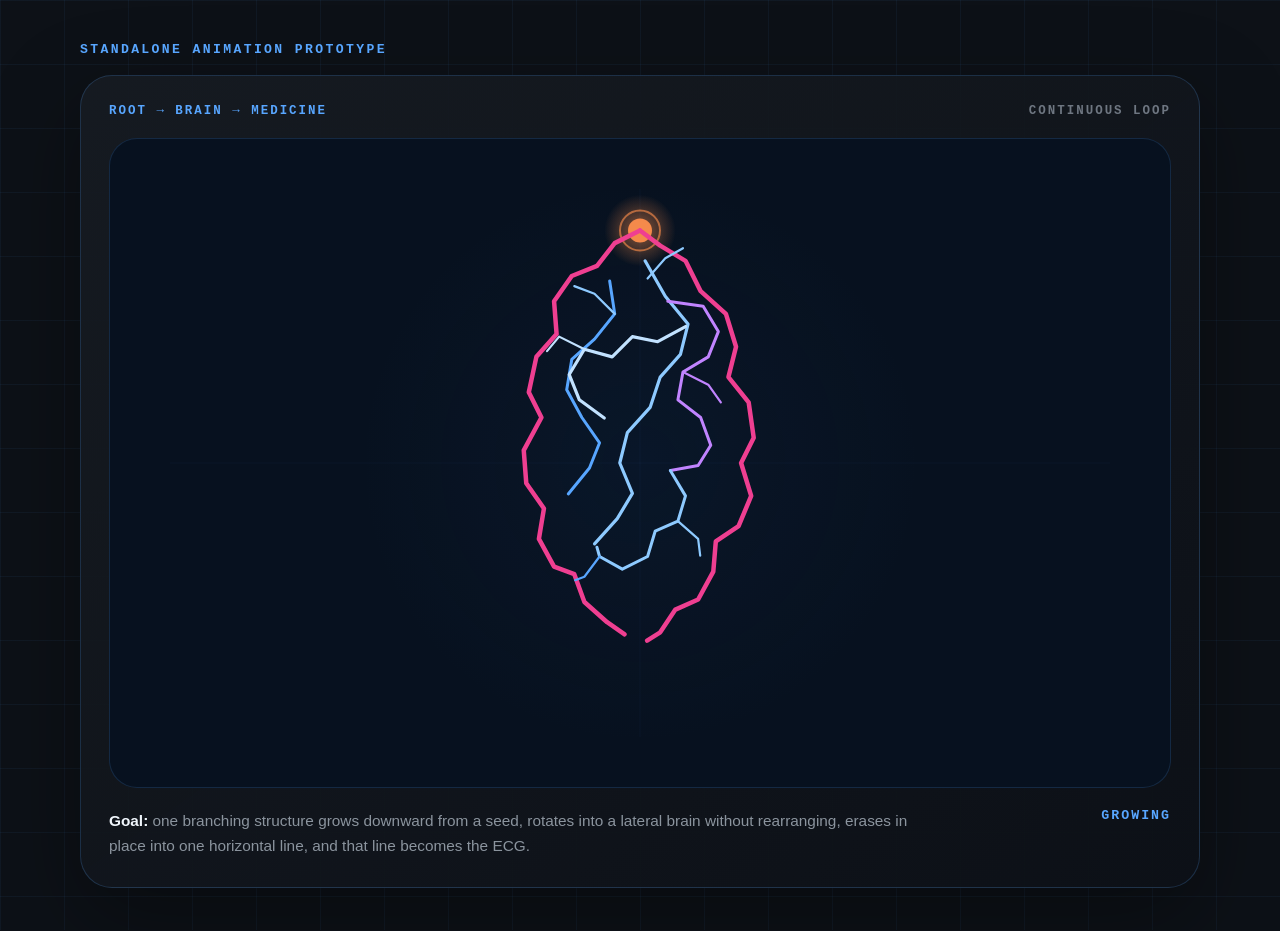
==== commit ff792e28: "Update print statement from 'Hello' to 'Goodbye'" ====
--- a/animation-test.html
+++ b/animation-test.html
@@ -1,195 +1,2369 @@
 <!DOCTYPE html>
 <html lang="en">
+
 <head>
-  <meta charset="UTF-8" />
-  <meta
-    name="viewport"
-    content="width=device-width, initial-scale=1.0"
-  />
-  <title>Animation Test — Root → Brain → Medicine</title>
-
-  <style>
-    :root {
-      --bg: #030b18;
-      --panel: rgba(10, 18, 33, 0.9);
-      --panel-border: rgba(75, 132, 230, 0.22);
-      --grid: rgba(88, 160, 255, 0.08);
-      --text: #e8eef9;
-      --muted: rgba(232, 238, 249, 0.62);
-      --accent: #59a8ff;
-      --accent-soft: rgba(89, 168, 255, 0.18);
-    }
-
-    * {
-      box-sizing: border-box;
-    }
-
-    html,
-    body {
-      margin: 0;
-      min-height: 100%;
-      font-family: Inter, system-ui, -apple-system, BlinkMacSystemFont, "Segoe UI",
-        sans-serif;
-      color: var(--text);
-      background:
-        linear-gradient(rgba(88, 160, 255, 0.06) 1px, transparent 1px),
-        linear-gradient(90deg, rgba(88, 160, 255, 0.06) 1px, transparent 1px),
-        radial-gradient(circle at top, rgba(19, 37, 74, 0.35), transparent 45%),
-        var(--bg);
-      background-size: 56px 56px, 56px 56px, auto, auto;
-    }
-
-    body {
-      padding: 36px 24px 60px;
-    }
-
-    .wrap {
-      max-width: 1200px;
-      margin: 0 auto;
-    }
-
-    .eyebrow {
-      margin: 0 0 18px;
-      color: var(--accent);
-      font-size: 0.95rem;
-      letter-spacing: 0.24em;
-      text-transform: uppercase;
-      font-weight: 700;
-    }
-
-    .panel {
-      background: linear-gradient(
-        180deg,
-        rgba(18, 25, 39, 0.96) 0%,
-        rgba(8, 16, 30, 0.96) 100%
-      );
-      border: 1px solid var(--panel-border);
-      border-radius: 34px;
-      padding: 28px 28px 22px;
-      box-shadow:
-        0 0 0 1px rgba(255, 255, 255, 0.02) inset,
-        0 28px 60px rgba(0, 0, 0, 0.35);
-    }
-
-    .panel-head {
-      display: flex;
-      justify-content: space-between;
-      gap: 18px;
-      align-items: center;
-      margin-bottom: 18px;
-      color: var(--accent);
-      font-size: 0.95rem;
-      letter-spacing: 0.2em;
-      text-transform: uppercase;
-      font-weight: 700;
-    }
-
-    .panel-head .loop {
-      color: rgba(232, 238, 249, 0.45);
-    }
-
-    .canvas-shell {
-      border: 1px solid rgba(75, 132, 230, 0.18);
-      border-radius: 30px;
-      background:
-        radial-gradient(circle at center, rgba(16, 34, 70, 0.25), transparent 40%),
-        #021126;
-      overflow: hidden;
-      position: relative;
-    }
-
-    canvas {
-      display: block;
-      width: 100%;
-      height: min(68vh, 780px);
-    }
-
-    .panel-foot {
-      margin-top: 18px;
-      display: flex;
-      justify-content: space-between;
-      gap: 20px;
-      align-items: flex-start;
-    }
-
-    .goal {
-      margin: 0;
-      max-width: 900px;
-      font-size: 1rem;
-      line-height: 1.65;
-      color: var(--muted);
-    }
-
-    .goal strong {
-      color: var(--text);
-      font-weight: 800;
-    }
-
-    .phase {
-      color: var(--accent);
-      letter-spacing: 0.18em;
-      text-transform: uppercase;
-      font-weight: 800;
-      font-size: 0.95rem;
-      min-width: 110px;
-      text-align: right;
-      padding-top: 4px;
-    }
-
-    @media (max-width: 900px) {
-      body {
-        padding: 22px 12px 32px;
-      }
-
-      .panel {
-        padding: 18px 18px 18px;
-        border-radius: 24px;
-      }
-
-      .canvas-shell {
-        border-radius: 20px;
-      }
-
-      canvas {
-        height: 520px;
-      }
-
-      .panel-foot {
-        flex-direction: column;
-      }
-
-      .phase {
-        text-align: left;
-      }
-    }
-  </style>
+    <meta charset="UTF-8">
+
+    <meta
+        name="viewport"
+        content="width=device-width, initial-scale=1.0"
+    >
+
+    <title>
+        Root → Brain → Medicine Animation Test
+    </title>
+
+
+    <style>
+
+        * {
+            box-sizing: border-box;
+        }
+
+
+        html,
+        body {
+            margin: 0;
+            min-height: 100%;
+        }
+
+
+        body {
+            min-height: 100vh;
+
+            padding: 42px 20px;
+
+            background-color: #0d1117;
+
+            background-image:
+                linear-gradient(
+                    rgba(88, 166, 255, 0.055) 1px,
+                    transparent 1px
+                ),
+                linear-gradient(
+                    90deg,
+                    rgba(88, 166, 255, 0.055) 1px,
+                    transparent 1px
+                );
+
+            background-size: 64px 64px;
+
+            color: #f0f6fc;
+
+            font-family:
+                -apple-system,
+                BlinkMacSystemFont,
+                "Segoe UI",
+                Helvetica,
+                Arial,
+                sans-serif;
+        }
+
+
+        .test-page {
+            width: min(1120px, 92vw);
+
+            margin: auto;
+        }
+
+
+        .test-label {
+            margin: 0 0 18px;
+
+            color: #58a6ff;
+
+            font-family: monospace;
+
+            font-size: 0.82rem;
+            font-weight: 700;
+
+            letter-spacing: 0.18em;
+
+            text-transform: uppercase;
+        }
+
+
+        .animation-card {
+            padding: 28px;
+
+            border: 1px solid rgba(88, 166, 255, 0.20);
+
+            border-radius: 32px;
+
+            background:
+                linear-gradient(
+                    145deg,
+                    rgba(22, 27, 34, 0.97),
+                    rgba(13, 17, 23, 0.95)
+                );
+
+            box-shadow:
+                0 30px 90px rgba(0, 0, 0, 0.35);
+        }
+
+
+        .animation-header {
+            display: flex;
+
+            justify-content: space-between;
+            align-items: center;
+
+            gap: 18px;
+
+            margin-bottom: 20px;
+
+            font-family: monospace;
+
+            font-size: 0.78rem;
+            font-weight: 700;
+
+            letter-spacing: 0.16em;
+
+            text-transform: uppercase;
+        }
+
+
+        .animation-header span:first-child {
+            color: #58a6ff;
+        }
+
+
+        .animation-header span:last-child {
+            color: #6e7681;
+        }
+
+
+        .canvas-shell {
+            position: relative;
+
+            width: 100%;
+            height: 650px;
+
+            overflow: hidden;
+
+            border: 1px solid rgba(88, 166, 255, 0.16);
+
+            border-radius: 28px;
+
+            background:
+                radial-gradient(
+                    circle at center,
+                    rgba(30, 72, 130, 0.10),
+                    transparent 45%
+                ),
+                #07111f;
+        }
+
+
+        #rootBrainCanvas {
+            display: block;
+
+            width: 100%;
+            height: 100%;
+        }
+
+
+        .animation-footer {
+            display: flex;
+
+            justify-content: space-between;
+            align-items: flex-start;
+
+            gap: 24px;
+
+            margin-top: 20px;
+        }
+
+
+        .animation-footer p {
+            max-width: 820px;
+
+            margin: 0;
+
+            color: #8b949e;
+
+            font-size: 0.96rem;
+            line-height: 1.65;
+        }
+
+
+        .animation-footer strong {
+            color: #f0f6fc;
+        }
+
+
+        #animationStatus {
+            flex-shrink: 0;
+
+            color: #58a6ff;
+
+            font-family: monospace;
+
+            font-size: 0.83rem;
+            font-weight: 700;
+
+            letter-spacing: 0.15em;
+
+            text-transform: uppercase;
+        }
+
+
+        #errorMessage {
+            display: none;
+
+            margin-top: 14px;
+
+            padding: 12px 14px;
+
+            border: 1px solid rgba(255, 90, 90, 0.35);
+
+            border-radius: 10px;
+
+            color: #ff8c8c;
+
+            background: rgba(255, 90, 90, 0.08);
+
+            font-family: monospace;
+            font-size: 0.8rem;
+        }
+
+
+        @media (max-width: 700px) {
+
+            body {
+                padding: 22px 12px;
+            }
+
+
+            .animation-card {
+                padding: 18px;
+
+                border-radius: 24px;
+            }
+
+
+            .animation-header,
+            .animation-footer {
+                flex-direction: column;
+                align-items: flex-start;
+            }
+
+
+            .canvas-shell {
+                height: 500px;
+
+                border-radius: 20px;
+            }
+
+        }
+
+    </style>
+
 </head>
+
+
 <body>
-  <main class="wrap">
-    <p class="eyebrow">Standalone animation prototype</p>
-
-    <section class="panel">
-      <div class="panel-head">
-        <span>Root → Brain → Medicine</span>
-        <span class="loop">Continuous loop</span>
-      </div>
-
-      <div class="canvas-shell">
-        <canvas id="conceptCanvas"></canvas>
-      </div>
-
-      <div class="panel-foot">
-        <p class="goal">
-          <strong>Goal:</strong> one branching structure grows downward from a seed,
-          rotates into a lateral brain without rearranging, erases in place into one
-          horizontal line, and that line becomes the ECG.
+
+    <main class="test-page">
+
+        <p class="test-label">
+            Standalone Animation Prototype
         </p>
 
-        <div id="phaseLabel" class="phase">Growing</div>
-      </div>
-    </section>
-  </main>
-
-  <script defer src="animation-test.js?v=8"></script>
+
+        <section class="animation-card">
+
+            <div class="animation-header">
+
+                <span>
+                    Root → Brain → Medicine
+                </span>
+
+                <span>
+                    Continuous Loop
+                </span>
+
+            </div>
+
+
+            <div class="canvas-shell">
+
+                <canvas id="rootBrainCanvas"></canvas>
+
+            </div>
+
+
+            <div class="animation-footer">
+
+                <p>
+                    <strong>Goal:</strong>
+                    one branching structure grows downward from a seed,
+                    rotates into a lateral brain without rearranging,
+                    erases in place into one horizontal line,
+                    and that line becomes the ECG.
+                </p>
+
+
+                <span id="animationStatus">
+                    Starting
+                </span>
+
+            </div>
+
+
+            <div id="errorMessage"></div>
+
+        </section>
+
+    </main>
+
+
+    <script>
+
+        /*
+        ============================================================
+        ROOT → BRAIN → MEDICINE
+        SELF-CONTAINED TEST
+        ============================================================
+        */
+
+
+        const canvas =
+            document.getElementById(
+                "rootBrainCanvas"
+            );
+
+
+        const statusElement =
+            document.getElementById(
+                "animationStatus"
+            );
+
+
+        const errorElement =
+            document.getElementById(
+                "errorMessage"
+            );
+
+
+        try {
+
+
+            const ctx =
+                canvas.getContext(
+                    "2d"
+                );
+
+
+            if (!ctx) {
+                throw new Error(
+                    "Canvas 2D context could not be created."
+                );
+            }
+
+
+            let width = 0;
+            let height = 0;
+
+
+            const COLORS = {
+
+                orange:
+                    "#f48a4b",
+
+                pink:
+                    "#ef3f91",
+
+                blue:
+                    "#58a6ff",
+
+                lightBlue:
+                    "#8ecaff",
+
+                paleBlue:
+                    "#c2e2ff",
+
+                purple:
+                    "#c184ff",
+
+                ecg:
+                    "#c9e6ff"
+
+            };
+
+
+            /*
+            ============================================================
+            BASIC HELPERS
+            ============================================================
+            */
+
+
+            function clamp(
+                value,
+                min = 0,
+                max = 1
+            ) {
+
+                return Math.max(
+                    min,
+                    Math.min(
+                        max,
+                        value
+                    )
+                );
+
+            }
+
+
+            function lerp(
+                a,
+                b,
+                t
+            ) {
+
+                return (
+                    a
+                    +
+                    (
+                        b - a
+                    )
+                    * t
+                );
+
+            }
+
+
+            function easeInOut(
+                t
+            ) {
+
+                t =
+                    clamp(t);
+
+
+                return (
+                    t < 0.5
+
+                        ?
+
+                        4
+                        *
+                        t
+                        *
+                        t
+                        *
+                        t
+
+                        :
+
+                        1
+                        -
+                        Math.pow(
+                            -2 * t + 2,
+                            3
+                        )
+                        /
+                        2
+                );
+
+            }
+
+
+            function easeOut(
+                t
+            ) {
+
+                t =
+                    clamp(t);
+
+
+                return (
+                    1
+                    -
+                    Math.pow(
+                        1 - t,
+                        3
+                    )
+                );
+
+            }
+
+
+            function resizeCanvas() {
+
+                const rect =
+                    canvas.getBoundingClientRect();
+
+
+                width =
+                    rect.width;
+
+
+                height =
+                    rect.height;
+
+
+                const dpr =
+                    window.devicePixelRatio || 1;
+
+
+                canvas.width =
+                    Math.round(
+                        width * dpr
+                    );
+
+
+                canvas.height =
+                    Math.round(
+                        height * dpr
+                    );
+
+
+                /*
+                We now draw using CSS pixels.
+
+                This removes the old
+                device-pixel coordinate ambiguity.
+                */
+
+                ctx.setTransform(
+                    dpr,
+                    0,
+                    0,
+                    dpr,
+                    0,
+                    0
+                );
+
+            }
+
+
+            resizeCanvas();
+
+
+            window.addEventListener(
+                "resize",
+                resizeCanvas
+            );
+
+
+            /*
+            ============================================================
+            COORDINATE SYSTEM
+            ============================================================
+            */
+
+
+            function scale() {
+
+                return (
+                    Math.min(
+                        width,
+                        height
+                    )
+                    *
+                    0.39
+                );
+
+            }
+
+
+            function toScreen(
+                point
+            ) {
+
+                const s =
+                    scale();
+
+
+                return {
+
+                    x:
+                        width / 2
+                        +
+                        point.x
+                        *
+                        s,
+
+                    y:
+                        height / 2
+                        +
+                        point.y
+                        *
+                        s
+
+                };
+
+            }
+
+
+            function rotatePoint(
+                point,
+                angle
+            ) {
+
+                const c =
+                    Math.cos(angle);
+
+
+                const s =
+                    Math.sin(angle);
+
+
+                return {
+
+                    x:
+                        point.x * c
+                        -
+                        point.y * s,
+
+                    y:
+                        point.x * s
+                        +
+                        point.y * c
+
+                };
+
+            }
+
+
+            /*
+            ============================================================
+            STRUCTURE
+
+            Brain coordinates are defined horizontally.
+
+            Root:
+            rotate whole thing +90 degrees.
+
+            Brain:
+            angle = 0.
+
+            SAME EXACT PATHS.
+            ============================================================
+            */
+
+
+            const seed = {
+                x: -0.92,
+                y: 0
+            };
+
+
+            /*
+            Outer paths now deliberately have
+            CLOUD / LOBE irregularities.
+
+            Notice there is NOT one clean ellipse.
+            */
+
+
+            const branches = [
+
+
+                /*
+                ============================================
+                TOP OUTER CONTOUR
+                ============================================
+                */
+
+                {
+                    color:
+                        COLORS.pink,
+
+                    width:
+                        4.5,
+
+                    start:
+                        0.00,
+
+                    end:
+                        0.75,
+
+                    points: [
+
+                        { x: -0.92, y: 0.00 },
+
+                        { x: -0.86, y: -0.08 },
+
+                        { x: -0.80, y: -0.18 },
+
+                        { x: -0.68, y: -0.24 },
+
+                        { x: -0.59, y: -0.34 },
+
+                        { x: -0.46, y: -0.38 },
+
+                        { x: -0.34, y: -0.35 },
+
+                        { x: -0.24, y: -0.43 },
+
+                        { x: -0.10, y: -0.45 },
+
+                        { x: 0.00, y: -0.40 },
+
+                        { x: 0.13, y: -0.44 },
+
+                        { x: 0.25, y: -0.39 },
+
+                        { x: 0.31, y: -0.30 },
+
+                        { x: 0.43, y: -0.29 },
+
+                        { x: 0.54, y: -0.23 },
+
+                        { x: 0.58, y: -0.14 },
+
+                        { x: 0.67, y: -0.08 },
+
+                        { x: 0.72, y: 0.00 }
+
+                    ]
+
+                },
+
+
+                /*
+                ============================================
+                BOTTOM OUTER CONTOUR
+                ============================================
+                */
+
+                {
+                    color:
+                        COLORS.pink,
+
+                    width:
+                        4.5,
+
+                    start:
+                        0.03,
+
+                    end:
+                        0.82,
+
+                    points: [
+
+                        { x: -0.92, y: 0.00 },
+
+                        { x: -0.87, y: 0.10 },
+
+                        { x: -0.78, y: 0.17 },
+
+                        { x: -0.74, y: 0.27 },
+
+                        { x: -0.64, y: 0.34 },
+
+                        { x: -0.51, y: 0.33 },
+
+                        { x: -0.42, y: 0.41 },
+
+                        { x: -0.28, y: 0.44 },
+
+                        { x: -0.18, y: 0.39 },
+
+                        { x: -0.05, y: 0.46 },
+
+                        { x: 0.08, y: 0.45 },
+
+                        { x: 0.18, y: 0.38 },
+
+                        { x: 0.30, y: 0.40 },
+
+                        { x: 0.41, y: 0.34 },
+
+                        { x: 0.44, y: 0.26 },
+
+                        { x: 0.55, y: 0.22 },
+
+                        { x: 0.63, y: 0.13 },
+
+                        { x: 0.72, y: 0.00 }
+
+                    ]
+
+                },
+
+
+                /*
+                ============================================
+                MAIN INTERNAL BRANCH
+                ============================================
+                */
+
+                {
+                    color:
+                        COLORS.lightBlue,
+
+                    width:
+                        3.2,
+
+                    start:
+                        0.10,
+
+                    end:
+                        0.58,
+
+                    points: [
+
+                        { x: -0.80, y: -0.02 },
+
+                        { x: -0.66, y: -0.10 },
+
+                        { x: -0.55, y: -0.19 },
+
+                        { x: -0.43, y: -0.16 },
+
+                        { x: -0.34, y: -0.08 },
+
+                        { x: -0.22, y: -0.04 },
+
+                        { x: -0.12, y: 0.05 },
+
+                        { x: 0.00, y: 0.08 },
+
+                        { x: 0.12, y: 0.03 },
+
+                        { x: 0.22, y: 0.09 },
+
+                        { x: 0.32, y: 0.18 }
+
+                    ]
+
+                },
+
+
+                /*
+                ============================================
+                UPPER INTERNAL FOLD
+                ============================================
+                */
+
+                {
+                    color:
+                        COLORS.purple,
+
+                    width:
+                        3,
+
+                    start:
+                        0.19,
+
+                    end:
+                        0.60,
+
+                    points: [
+
+                        { x: -0.64, y: -0.11 },
+
+                        { x: -0.62, y: -0.25 },
+
+                        { x: -0.52, y: -0.31 },
+
+                        { x: -0.42, y: -0.27 },
+
+                        { x: -0.36, y: -0.17 },
+
+                        { x: -0.25, y: -0.15 },
+
+                        { x: -0.18, y: -0.24 },
+
+                        { x: -0.07, y: -0.28 },
+
+                        { x: 0.01, y: -0.23 },
+
+                        { x: 0.03, y: -0.12 }
+
+                    ]
+
+                },
+
+
+                /*
+                ============================================
+                LOWER INTERNAL FOLD
+                ============================================
+                */
+
+                {
+                    color:
+                        COLORS.blue,
+
+                    width:
+                        3,
+
+                    start:
+                        0.23,
+
+                    end:
+                        0.65,
+
+                    points: [
+
+                        { x: -0.72, y: 0.12 },
+
+                        { x: -0.59, y: 0.10 },
+
+                        { x: -0.49, y: 0.18 },
+
+                        { x: -0.41, y: 0.27 },
+
+                        { x: -0.29, y: 0.29 },
+
+                        { x: -0.18, y: 0.23 },
+
+                        { x: -0.08, y: 0.16 },
+
+                        { x: 0.02, y: 0.20 },
+
+                        { x: 0.13, y: 0.29 }
+
+                    ]
+
+                },
+
+
+                /*
+                ============================================
+                CENTRAL CROOKED FOLD
+
+                This replaces the old
+                straight seed-to-bottom line.
+                ============================================
+                */
+
+                {
+                    color:
+                        COLORS.paleBlue,
+
+                    width:
+                        3.2,
+
+                    start:
+                        0.16,
+
+                    end:
+                        0.70,
+
+                    points: [
+
+                        { x: -0.54, y: -0.18 },
+
+                        { x: -0.48, y: -0.07 },
+
+                        { x: -0.50, y: 0.03 },
+
+                        { x: -0.42, y: 0.11 },
+
+                        { x: -0.45, y: 0.22 },
+
+                        { x: -0.35, y: 0.28 },
+
+                        { x: -0.25, y: 0.24 },
+
+                        { x: -0.17, y: 0.13 }
+
+                    ]
+
+                },
+
+
+                /*
+                ============================================
+                RIGHT INTERNAL FOLD
+                ============================================
+                */
+
+                {
+                    color:
+                        COLORS.lightBlue,
+
+                    width:
+                        3,
+
+                    start:
+                        0.30,
+
+                    end:
+                        0.71,
+
+                    points: [
+
+                        { x: 0.03, y: -0.12 },
+
+                        { x: 0.13, y: -0.18 },
+
+                        { x: 0.23, y: -0.15 },
+
+                        { x: 0.27, y: -0.06 },
+
+                        { x: 0.37, y: -0.03 },
+
+                        { x: 0.42, y: 0.07 },
+
+                        { x: 0.37, y: 0.16 },
+
+                        { x: 0.30, y: 0.18 }
+
+                    ]
+
+                },
+
+
+                /*
+                ============================================
+                SMALL ROOT / GYRI BRANCHES
+                ============================================
+                */
+
+                {
+                    color:
+                        COLORS.lightBlue,
+
+                    width:
+                        2.2,
+
+                    start:
+                        0.31,
+
+                    end:
+                        0.52,
+
+                    points: [
+
+                        { x: -0.73, y: -0.03 },
+
+                        { x: -0.81, y: -0.10 },
+
+                        { x: -0.85, y: -0.17 }
+
+                    ]
+
+                },
+
+
+                {
+                    color:
+                        COLORS.lightBlue,
+
+                    width:
+                        2.2,
+
+                    start:
+                        0.35,
+
+                    end:
+                        0.54,
+
+                    points: [
+
+                        { x: -0.59, y: 0.10 },
+
+                        { x: -0.67, y: 0.18 },
+
+                        { x: -0.70, y: 0.26 }
+
+                    ]
+
+                },
+
+
+                {
+                    color:
+                        COLORS.purple,
+
+                    width:
+                        2.2,
+
+                    start:
+                        0.38,
+
+                    end:
+                        0.58,
+
+                    points: [
+
+                        { x: -0.36, y: -0.17 },
+
+                        { x: -0.31, y: -0.27 },
+
+                        { x: -0.24, y: -0.32 }
+
+                    ]
+
+                },
+
+
+                {
+                    color:
+                        COLORS.paleBlue,
+
+                    width:
+                        2.2,
+
+                    start:
+                        0.42,
+
+                    end:
+                        0.61,
+
+                    points: [
+
+                        { x: -0.45, y: 0.22 },
+
+                        { x: -0.50, y: 0.32 },
+
+                        { x: -0.44, y: 0.37 }
+
+                    ]
+
+                },
+
+
+                {
+                    color:
+                        COLORS.lightBlue,
+
+                    width:
+                        2.2,
+
+                    start:
+                        0.45,
+
+                    end:
+                        0.64,
+
+                    points: [
+
+                        { x: 0.23, y: -0.15 },
+
+                        { x: 0.30, y: -0.23 },
+
+                        { x: 0.38, y: -0.24 }
+
+                    ]
+
+                },
+
+
+                {
+                    color:
+                        COLORS.blue,
+
+                    width:
+                        2.2,
+
+                    start:
+                        0.49,
+
+                    end:
+                        0.68,
+
+                    points: [
+
+                        { x: 0.37, y: 0.16 },
+
+                        { x: 0.45, y: 0.22 },
+
+                        { x: 0.48, y: 0.30 }
+
+                    ]
+
+                }
+
+            ];
+
+
+            /*
+            ============================================================
+            PATH UTILITIES
+            ============================================================
+            */
+
+
+            function distance(
+                a,
+                b
+            ) {
+
+                return Math.hypot(
+                    b.x - a.x,
+                    b.y - a.y
+                );
+
+            }
+
+
+            function pathLength(
+                points
+            ) {
+
+                let total = 0;
+
+
+                for (
+                    let i = 1;
+                    i < points.length;
+                    i++
+                ) {
+
+                    total +=
+                        distance(
+                            points[i - 1],
+                            points[i]
+                        );
+
+                }
+
+
+                return total;
+
+            }
+
+
+            function partialPath(
+                points,
+                progress
+            ) {
+
+                progress =
+                    clamp(progress);
+
+
+                if (progress <= 0) {
+                    return [];
+                }
+
+
+                if (progress >= 1) {
+                    return points;
+                }
+
+
+                const total =
+                    pathLength(points);
+
+
+                const target =
+                    total * progress;
+
+
+                const result =
+                    [points[0]];
+
+
+                let drawn =
+                    0;
+
+
+                for (
+                    let i = 1;
+                    i < points.length;
+                    i++
+                ) {
+
+                    const a =
+                        points[i - 1];
+
+
+                    const b =
+                        points[i];
+
+
+                    const segment =
+                        distance(a, b);
+
+
+                    if (
+                        drawn + segment
+                        <=
+                        target
+                    ) {
+
+                        result.push(b);
+
+                        drawn +=
+                            segment;
+
+                    }
+
+                    else {
+
+                        const remaining =
+                            target - drawn;
+
+
+                        const ratio =
+                            segment === 0
+                                ?
+                                0
+                                :
+                                remaining / segment;
+
+
+                        result.push({
+
+                            x:
+                                lerp(
+                                    a.x,
+                                    b.x,
+                                    ratio
+                                ),
+
+                            y:
+                                lerp(
+                                    a.y,
+                                    b.y,
+                                    ratio
+                                )
+
+                        });
+
+
+                        break;
+
+                    }
+
+                }
+
+
+                return result;
+
+            }
+
+
+            function drawPath(
+                points,
+                color,
+                lineWidth,
+                alpha = 1
+            ) {
+
+                if (
+                    !points
+                    ||
+                    points.length < 2
+                ) {
+
+                    return;
+
+                }
+
+
+                ctx.save();
+
+
+                ctx.globalAlpha =
+                    alpha;
+
+
+                ctx.strokeStyle =
+                    color;
+
+
+                ctx.lineWidth =
+                    lineWidth;
+
+
+                ctx.lineCap =
+                    "round";
+
+
+                ctx.lineJoin =
+                    "round";
+
+
+                ctx.beginPath();
+
+
+                const first =
+                    toScreen(points[0]);
+
+
+                ctx.moveTo(
+                    first.x,
+                    first.y
+                );
+
+
+                for (
+                    let i = 1;
+                    i < points.length;
+                    i++
+                ) {
+
+                    const point =
+                        toScreen(
+                            points[i]
+                        );
+
+
+                    ctx.lineTo(
+                        point.x,
+                        point.y
+                    );
+
+                }
+
+
+                ctx.stroke();
+
+
+                ctx.restore();
+
+            }
+
+
+            /*
+            ============================================================
+            BACKGROUND GUIDES
+            ============================================================
+            */
+
+
+            function drawGuides() {
+
+                ctx.save();
+
+
+                ctx.strokeStyle =
+                    "rgba(88,166,255,0.045)";
+
+
+                ctx.lineWidth =
+                    1;
+
+
+                ctx.beginPath();
+
+
+                ctx.moveTo(
+                    width / 2,
+                    50
+                );
+
+
+                ctx.lineTo(
+                    width / 2,
+                    height - 50
+                );
+
+
+                ctx.stroke();
+
+
+                ctx.beginPath();
+
+
+                ctx.moveTo(
+                    60,
+                    height / 2
+                );
+
+
+                ctx.lineTo(
+                    width - 60,
+                    height / 2
+                );
+
+
+                ctx.stroke();
+
+
+                ctx.restore();
+
+            }
+
+
+            /*
+            ============================================================
+            SEED
+            ============================================================
+            */
+
+
+            function drawSeed(
+                point,
+                alpha = 1
+            ) {
+
+                const position =
+                    toScreen(point);
+
+
+                ctx.save();
+
+
+                ctx.globalAlpha =
+                    alpha;
+
+
+                const glow =
+                    ctx.createRadialGradient(
+                        position.x,
+                        position.y,
+                        0,
+                        position.x,
+                        position.y,
+                        36
+                    );
+
+
+                glow.addColorStop(
+                    0,
+                    "rgba(244,138,75,0.55)"
+                );
+
+
+                glow.addColorStop(
+                    1,
+                    "rgba(244,138,75,0)"
+                );
+
+
+                ctx.fillStyle =
+                    glow;
+
+
+                ctx.beginPath();
+
+
+                ctx.arc(
+                    position.x,
+                    position.y,
+                    36,
+                    0,
+                    Math.PI * 2
+                );
+
+
+                ctx.fill();
+
+
+                ctx.fillStyle =
+                    COLORS.orange;
+
+
+                ctx.beginPath();
+
+
+                ctx.arc(
+                    position.x,
+                    position.y,
+                    12,
+                    0,
+                    Math.PI * 2
+                );
+
+
+                ctx.fill();
+
+
+                ctx.strokeStyle =
+                    "rgba(244,138,75,0.65)";
+
+
+                ctx.lineWidth =
+                    2;
+
+
+                ctx.beginPath();
+
+
+                ctx.arc(
+                    position.x,
+                    position.y,
+                    20,
+                    0,
+                    Math.PI * 2
+                );
+
+
+                ctx.stroke();
+
+
+                ctx.restore();
+
+            }
+
+
+            /*
+            ============================================================
+            STRUCTURE DRAWING
+            ============================================================
+            */
+
+
+            const ROOT_ANGLE =
+                Math.PI / 2;
+
+
+            function transformBranch(
+                branch,
+                angle
+            ) {
+
+                return branch.points.map(
+                    point =>
+                        rotatePoint(
+                            point,
+                            angle
+                        )
+                );
+
+            }
+
+
+            function drawGrowingRoot(
+                progress
+            ) {
+
+                drawSeed(
+                    rotatePoint(
+                        seed,
+                        ROOT_ANGLE
+                    )
+                );
+
+
+                branches.forEach(
+                    branch => {
+
+                        const local =
+                            clamp(
+                                (
+                                    progress
+                                    -
+                                    branch.start
+                                )
+                                /
+                                (
+                                    branch.end
+                                    -
+                                    branch.start
+                                )
+                            );
+
+
+                        const transformed =
+                            transformBranch(
+                                branch,
+                                ROOT_ANGLE
+                            );
+
+
+                        const visible =
+                            partialPath(
+                                transformed,
+                                easeOut(local)
+                            );
+
+
+                        drawPath(
+                            visible,
+                            branch.color,
+                            branch.width
+                        );
+
+                    }
+                );
+
+            }
+
+
+            function drawFullStructure(
+                angle,
+                alpha = 1
+            ) {
+
+                branches.forEach(
+                    branch => {
+
+                        drawPath(
+                            transformBranch(
+                                branch,
+                                angle
+                            ),
+                            branch.color,
+                            branch.width,
+                            alpha
+                        );
+
+                    }
+                );
+
+            }
+
+
+            /*
+            ============================================================
+            ERASING
+
+            Nothing moves.
+
+            We progressively remove
+            complete branches from the
+            rear/right side toward
+            the front/left.
+            ============================================================
+            */
+
+
+            function branchAverageX(
+                branch
+            ) {
+
+                const total =
+                    branch.points.reduce(
+                        (
+                            sum,
+                            point
+                        ) =>
+                            sum + point.x,
+                        0
+                    );
+
+
+                return (
+                    total
+                    /
+                    branch.points.length
+                );
+
+            }
+
+
+            const eraseOrder =
+                [...branches]
+                    .sort(
+                        (
+                            a,
+                            b
+                        ) =>
+                            branchAverageX(b)
+                            -
+                            branchAverageX(a)
+                    );
+
+
+            function drawErasingBrain(
+                progress
+            ) {
+
+                const numberToErase =
+                    Math.floor(
+                        progress
+                        *
+                        eraseOrder.length
+                    );
+
+
+                const erased =
+                    new Set(
+                        eraseOrder
+                            .slice(
+                                0,
+                                numberToErase
+                            )
+                    );
+
+
+                branches.forEach(
+                    branch => {
+
+                        if (
+                            erased.has(branch)
+                        ) {
+                            return;
+                        }
+
+
+                        drawPath(
+                            branch.points,
+                            branch.color,
+                            branch.width
+                        );
+
+                    }
+                );
+
+
+                /*
+                Horizontal medical line begins
+                only near the end.
+                */
+
+
+                if (
+                    progress > 0.72
+                ) {
+
+                    const t =
+                        clamp(
+                            (
+                                progress
+                                -
+                                0.72
+                            )
+                            /
+                            0.28
+                        );
+
+
+                    drawPath(
+
+                        [
+
+                            {
+                                x:
+                                    -0.1,
+
+                                y:
+                                    0
+                            },
+
+                            {
+                                x:
+                                    lerp(
+                                        -0.1,
+                                        0.75,
+                                        t
+                                    ),
+
+                                y:
+                                    0
+                            }
+
+                        ],
+
+                        COLORS.ecg,
+
+                        4
+
+                    );
+
+                }
+
+            }
+
+
+            /*
+            ============================================================
+            ECG
+            ============================================================
+            */
+
+
+            const ecgPath = [
+
+                { x: -0.72, y: 0 },
+
+                { x: -0.33, y: 0 },
+
+                { x: -0.20, y: 0 },
+
+                { x: -0.13, y: -0.08 },
+
+                { x: -0.06, y: 0.16 },
+
+                { x: 0.02, y: -0.29 },
+
+                { x: 0.10, y: 0.18 },
+
+                { x: 0.20, y: 0 },
+
+                { x: 0.68, y: 0 }
+
+            ];
+
+
+            function drawECG(
+                progress
+            ) {
+
+                const visible =
+                    partialPath(
+                        ecgPath,
+                        progress
+                    );
+
+
+                drawPath(
+                    visible,
+                    COLORS.ecg,
+                    4.5
+                );
+
+
+                if (
+                    progress > 0.72
+                ) {
+
+                    const heartProgress =
+                        clamp(
+                            (
+                                progress
+                                -
+                                0.72
+                            )
+                            /
+                            0.28
+                        );
+
+
+                    const center =
+                        toScreen({
+                            x: 0.55,
+                            y: -0.08
+                        });
+
+
+                    const size =
+                        42
+                        *
+                        easeOut(
+                            heartProgress
+                        );
+
+
+                    ctx.save();
+
+
+                    ctx.strokeStyle =
+                        "#ff79aa";
+
+
+                    ctx.lineWidth =
+                        4;
+
+
+                    ctx.lineJoin =
+                        "round";
+
+
+                    ctx.shadowColor =
+                        "#ff79aa";
+
+
+                    ctx.shadowBlur =
+                        13;
+
+
+                    ctx.beginPath();
+
+
+                    const samples =
+                        100;
+
+
+                    for (
+                        let i = 0;
+                        i <= samples;
+                        i++
+                    ) {
+
+                        const a =
+                            i
+                            /
+                            samples
+                            *
+                            Math.PI
+                            *
+                            2;
+
+
+                        const hx =
+                            16
+                            *
+                            Math.pow(
+                                Math.sin(a),
+                                3
+                            );
+
+
+                        const hy =
+                            -(
+                                13
+                                *
+                                Math.cos(a)
+
+                                -
+
+                                5
+                                *
+                                Math.cos(
+                                    2 * a
+                                )
+
+                                -
+
+                                2
+                                *
+                                Math.cos(
+                                    3 * a
+                                )
+
+                                -
+
+                                Math.cos(
+                                    4 * a
+                                )
+                            );
+
+
+                        const x =
+                            center.x
+                            +
+                            hx
+                            *
+                            size
+                            /
+                            32;
+
+
+                        const y =
+                            center.y
+                            +
+                            hy
+                            *
+                            size
+                            /
+                            32;
+
+
+                        if (
+                            i === 0
+                        ) {
+
+                            ctx.moveTo(
+                                x,
+                                y
+                            );
+
+                        }
+
+                        else {
+
+                            ctx.lineTo(
+                                x,
+                                y
+                            );
+
+                        }
+
+                    }
+
+
+                    ctx.stroke();
+
+
+                    ctx.restore();
+
+                }
+
+            }
+
+
+            /*
+            ============================================================
+            TIMELINE
+            ============================================================
+            */
+
+
+            const cycleDuration =
+                17000;
+
+
+            const startTime =
+                performance.now();
+
+
+            function animate(
+                currentTime
+            ) {
+
+                ctx.clearRect(
+                    0,
+                    0,
+                    width,
+                    height
+                );
+
+
+                drawGuides();
+
+
+                const elapsed =
+                    (
+                        currentTime
+                        -
+                        startTime
+                    )
+                    %
+                    cycleDuration;
+
+
+                const t =
+                    elapsed
+                    /
+                    cycleDuration;
+
+
+                /*
+                ----------------------------------------
+                1 — GROW
+                ----------------------------------------
+                */
+
+                if (
+                    t < 0.34
+                ) {
+
+                    statusElement.textContent =
+                        "Growing";
+
+
+                    drawGrowingRoot(
+                        easeOut(
+                            t
+                            /
+                            0.34
+                        )
+                    );
+
+                }
+
+
+                /*
+                ----------------------------------------
+                2 — HOLD ROOT
+                ----------------------------------------
+                */
+
+                else if (
+                    t < 0.40
+                ) {
+
+                    statusElement.textContent =
+                        "Root";
+
+
+                    drawGrowingRoot(
+                        1
+                    );
+
+                }
+
+
+                /*
+                ----------------------------------------
+                3 — ROTATE
+                ----------------------------------------
+                */
+
+                else if (
+                    t < 0.53
+                ) {
+
+                    statusElement.textContent =
+                        "Rotating";
+
+
+                    const local =
+                        easeInOut(
+                            (
+                                t
+                                -
+                                0.40
+                            )
+                            /
+                            0.13
+                        );
+
+
+                    const angle =
+                        lerp(
+                            ROOT_ANGLE,
+                            0,
+                            local
+                        );
+
+
+                    drawFullStructure(
+                        angle
+                    );
+
+
+                    drawSeed(
+                        rotatePoint(
+                            seed,
+                            angle
+                        ),
+                        1 - local
+                    );
+
+                }
+
+
+                /*
+                ----------------------------------------
+                4 — BRAIN
+                ----------------------------------------
+                */
+
+                else if (
+                    t < 0.62
+                ) {
+
+                    statusElement.textContent =
+                        "Brain";
+
+
+                    drawFullStructure(
+                        0
+                    );
+
+                }
+
+
+                /*
+                ----------------------------------------
+                5 — ERASE
+                ----------------------------------------
+                */
+
+                else if (
+                    t < 0.80
+                ) {
+
+                    statusElement.textContent =
+                        "Erasing";
+
+
+                    drawErasingBrain(
+                        easeInOut(
+                            (
+                                t
+                                -
+                                0.62
+                            )
+                            /
+                            0.18
+                        )
+                    );
+
+                }
+
+
+                /*
+                ----------------------------------------
+                6 — ECG
+                ----------------------------------------
+                */
+
+                else {
+
+                    statusElement.textContent =
+                        "Pulse";
+
+
+                    drawECG(
+                        easeOut(
+                            (
+                                t
+                                -
+                                0.80
+                            )
+                            /
+                            0.20
+                        )
+                    );
+
+                }
+
+
+                requestAnimationFrame(
+                    animate
+                );
+
+            }
+
+
+            /*
+            ============================================================
+            IMMEDIATE VISIBILITY TEST
+
+            Draw this BEFORE starting
+            requestAnimationFrame.
+
+            If you can see this orange seed,
+            JavaScript is definitely running.
+            ============================================================
+            */
+
+
+            ctx.clearRect(
+                0,
+                0,
+                width,
+                height
+            );
+
+
+            drawGuides();
+
+
+            drawSeed(
+                rotatePoint(
+                    seed,
+                    ROOT_ANGLE
+                )
+            );
+
+
+            statusElement.textContent =
+                "Running";
+
+
+            /*
+            Start animation.
+            */
+
+
+            requestAnimationFrame(
+                animate
+            );
+
+
+        }
+
+        catch (error) {
+
+
+            console.error(
+                error
+            );
+
+
+            statusElement.textContent =
+                "Error";
+
+
+            errorElement.style.display =
+                "block";
+
+
+            errorElement.textContent =
+                "Animation error: "
+                +
+                error.message;
+
+        }
+
+    </script>
+
 </body>
+
 </html>
